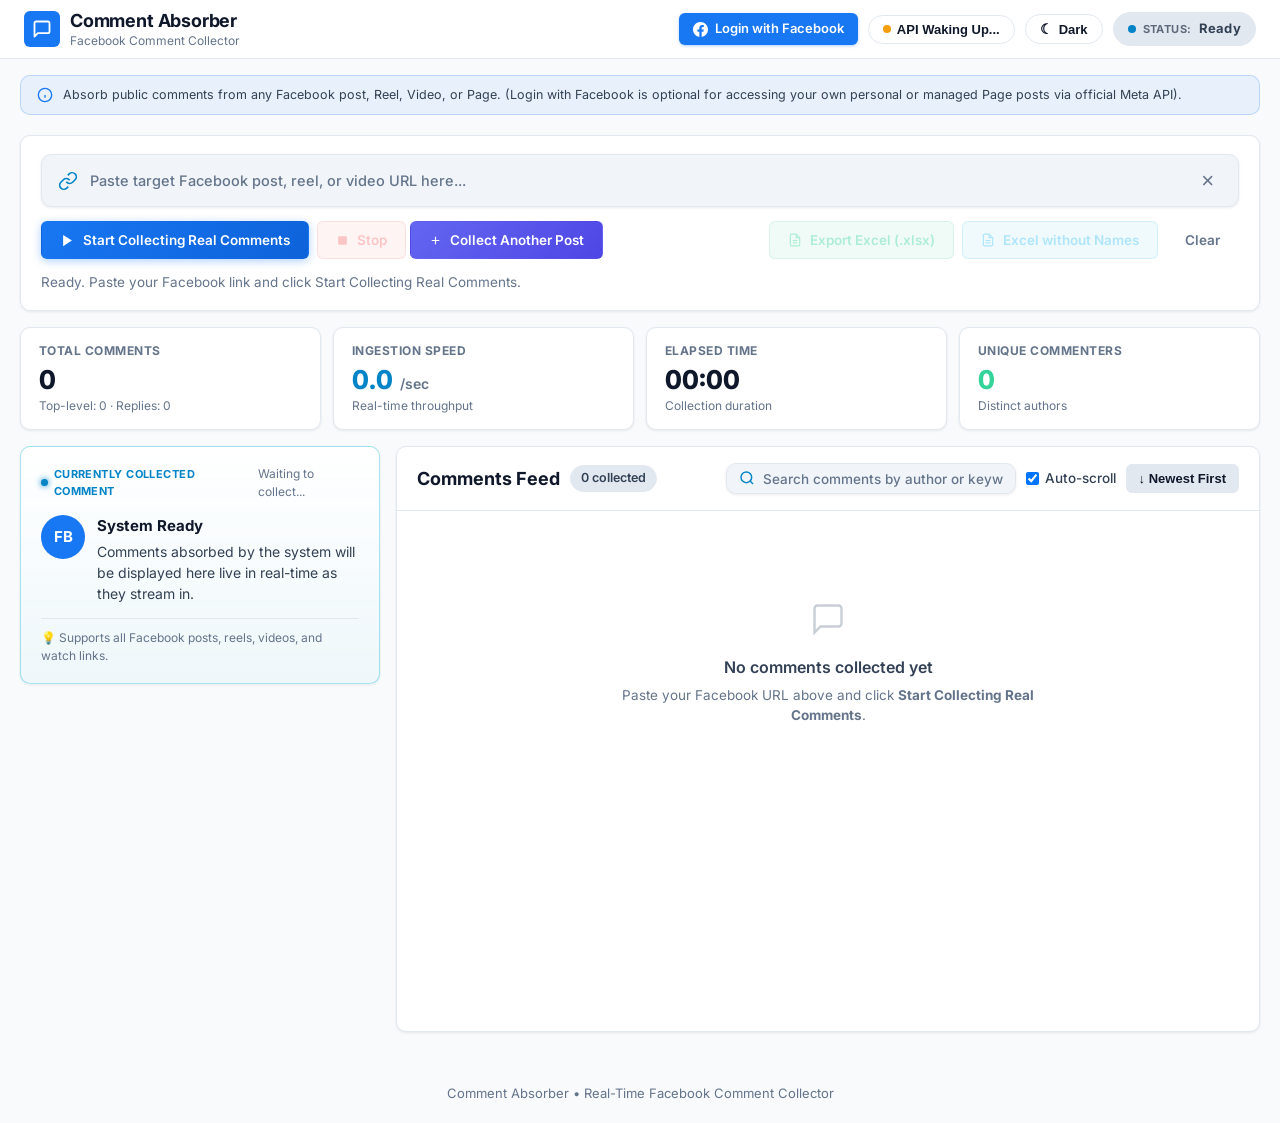
==== web/index.html @ 85e7fb08 "Guarantee permanent production backend fallback and handle cloud server cold starts resiliently" ====
<!DOCTYPE html>
<html lang="en">
<head>
  <meta charset="UTF-8" />
  <meta name="viewport" content="width=device-width, initial-scale=1.0, maximum-scale=1.0, user-scalable=no" />
  <title>Comment Absorber — Real-Time Facebook Comments</title>
  <meta name="description" content="Absorb, stream, and export Facebook post comments in real-time to Excel and CSV directly in your browser." />
  
  <!-- Clean Modern Typography -->
  <link rel="preconnect" href="https://fonts.googleapis.com" />
  <link rel="preconnect" href="https://fonts.gstatic.com" crossorigin />
  <link href="https://fonts.googleapis.com/css2?family=Inter:wght@400;500;600;700;800&display=swap" rel="stylesheet" />
  
  <style>
/* ==========================================================================
   Comment Absorber — 100% Pure Web Responsive UI System (Mobile & Desktop)
   ========================================================================== */

:root, [data-theme="dark"] {
  /* Dark Theme Palette (Default) */
  --bg-page: #0b0f19;
  --bg-card: #111827;
  --bg-card-hover: #162032;
  --bg-input: #131b2e;
  --bg-subtle: #1e293b;
  --bg-subtle-hover: #26354a;
  
  --border: #1e293b;
  --border-light: #2c3b52;
  --border-focus: #38bdf8;
  
  --text-primary: #ffffff;
  --text-secondary: #e2e8f0;
  --text-muted: #94a3b8;
  
  --header-bg: rgba(11, 15, 25, 0.96);
  --row-hover: rgba(255, 255, 255, 0.03);
  --row-latest: rgba(24, 119, 242, 0.12);
  --shadow-sm: 0 1px 3px rgba(0, 0, 0, 0.35);
  --shadow-md: 0 4px 14px rgba(0, 0, 0, 0.45);
  
  --blue: #1877f2;
  --blue-hover: #166fe5;
  --indigo: #4f46e5;
  --indigo-hover: #4338ca;
  --emerald: #10b981;
  --cyan: #06b6d4;
  --red: #ef4444;
  --red-hover: #dc2626;
  --amber: #f59e0b;
  
  --radius-sm: 6px;
  --radius-md: 10px;
  --radius-lg: 14px;
  --radius-full: 9999px;
  
  --transition: all 0.2s ease;
}

[data-theme="light"] {
  /* Crisp Modern Light Theme */
  --bg-page: #f8fafc;
  --bg-card: #ffffff;
  --bg-card-hover: #f1f5f9;
  --bg-input: #f1f5f9;
  --bg-subtle: #e2e8f0;
  --bg-subtle-hover: #cbd5e1;
  
  --border: #e2e8f0;
  --border-light: #cbd5e1;
  --border-focus: #1877f2;
  
  --text-primary: #0f172a;
  --text-secondary: #334155;
  --text-muted: #64748b;
  
  --header-bg: rgba(255, 255, 255, 0.97);
  --row-hover: rgba(0, 0, 0, 0.025);
  --row-latest: rgba(24, 119, 242, 0.08);
  --shadow-sm: 0 1px 3px rgba(0, 0, 0, 0.08);
  --shadow-md: 0 4px 14px rgba(0, 0, 0, 0.1);
  
  --blue: #1877f2;
  --blue-hover: #166fe5;
  --indigo: #4f46e5;
  --indigo-hover: #4338ca;
  --emerald: #10b981;
  --cyan: #0284c7;
  --red: #ef4444;
  --red-hover: #dc2626;
  --amber: #d97706;
  
  --radius-sm: 6px;
  --radius-md: 10px;
  --radius-lg: 14px;
  --radius-full: 9999px;
  
  --transition: all 0.2s ease;
}

/* Reset & Foundation */
*, *::before, *::after {
  box-sizing: border-box;
  margin: 0;
  padding: 0;
}

html, body {
  background-color: var(--bg-page);
  color: var(--text-primary);
  font-family: 'Inter', -apple-system, BlinkMacSystemFont, "Segoe UI", Roboto, sans-serif;
  min-height: 100vh;
  line-height: 1.5;
  -webkit-font-smoothing: antialiased;
  overflow-x: hidden;
}

/* Full-Width Responsive Header */
.app-header {
  width: 100%;
  border-bottom: 1px solid var(--border);
  background: var(--header-bg);
  backdrop-filter: blur(12px);
  position: sticky;
  top: 0;
  z-index: 100;
  padding: 10px 24px;
  transition: var(--transition);
}

.header-inner {
  width: 100%;
  max-width: 1400px;
  margin: 0 auto;
  display: flex;
  align-items: center;
  justify-content: space-between;
  gap: 12px;
}

.brand {
  display: flex;
  align-items: center;
  gap: 10px;
  min-width: 0;
}

.brand-logo {
  width: 36px;
  height: 36px;
  border-radius: var(--radius-sm);
  background: var(--blue);
  color: #fff;
  display: flex;
  align-items: center;
  justify-content: center;
  flex-shrink: 0;
}

.brand-name {
  font-size: 18px;
  font-weight: 700;
  letter-spacing: -0.01em;
  color: var(--text-primary);
  display: block;
  line-height: 1.2;
  white-space: nowrap;
}

.brand-sub {
  font-size: 12px;
  color: var(--text-muted);
  display: block;
  line-height: 1.3;
  margin-top: 1px;
  white-space: nowrap;
}

.header-status-group {
  display: flex;
  align-items: center;
  gap: 10px;
  flex-shrink: 0;
}

/* Theme Toggle Button */
.btn-theme-toggle {
  display: inline-flex;
  align-items: center;
  gap: 6px;
  padding: 6px 14px;
  border-radius: var(--radius-full);
  font-size: 13px;
  font-weight: 600;
  background: var(--bg-card);
  border: 1px solid var(--border);
  color: var(--text-primary);
  cursor: pointer;
  transition: var(--transition);
  user-select: none;
}
.btn-theme-toggle:hover {
  background: var(--bg-subtle);
  border-color: var(--border-focus);
}
.theme-icon {
  font-size: 14px;
}

/* Prominent Status Pill */
.status-pill {
  display: inline-flex;
  align-items: center;
  gap: 7px;
  padding: 6px 14px;
  border-radius: var(--radius-full);
  font-size: 13px;
  font-weight: 600;
  letter-spacing: 0.02em;
  border: 1px solid var(--border);
  background: var(--bg-card);
  color: var(--text-secondary);
  transition: var(--transition);
}

.status-dot {
  width: 8px;
  height: 8px;
  border-radius: 50%;
  background: var(--text-muted);
}

.status-title-prefix {
  font-size: 11px;
  font-weight: 700;
  opacity: 0.75;
  letter-spacing: 0.04em;
}

.status-label {
  font-weight: 700;
}

.status-pill.status-ready {
  background: var(--bg-subtle);
  border-color: var(--border);
  color: var(--text-secondary);
}
.status-pill.status-ready .status-dot {
  background: var(--cyan);
}

.status-pill.status-ongoing {
  background: rgba(24, 119, 242, 0.15);
  border-color: var(--blue);
  color: #38bdf8;
}
.status-pill.status-ongoing .status-dot {
  background: #38bdf8;
  box-shadow: 0 0 8px rgba(56, 189, 248, 0.8);
  animation: pulseDot 1.2s infinite;
}

.status-pill.status-done {
  background: rgba(16, 185, 129, 0.15);
  border-color: var(--emerald);
  color: #34d399;
}
.status-pill.status-done .status-dot {
  background: var(--emerald);
}

.status-pill.status-stopped {
  background: rgba(239, 68, 68, 0.15);
  border-color: var(--red);
  color: #f87171;
}

@keyframes pulseDot {
  0%, 100% { opacity: 1; transform: scale(1); }
  50% { opacity: 0.35; transform: scale(1.3); }
}

/* Dashboard Container */
.dashboard-container {
  width: 100%;
  max-width: 1400px;
  margin: 0 auto;
  padding: 16px 20px 36px;
  display: flex;
  flex-direction: column;
  gap: 16px;
}

/* Base Card Style */
.card {
  background: var(--bg-card);
  border: 1px solid var(--border);
  border-radius: var(--radius-md);
  padding: 18px 20px;
  box-shadow: var(--shadow-sm);
  transition: var(--transition);
}

/* Top Control Bar Card */
.control-bar-card {
  display: flex;
  flex-direction: column;
  gap: 14px;
}

.url-row {
  width: 100%;
}

.url-input-wrap {
  width: 100%;
  display: flex;
  align-items: center;
  background: var(--bg-input);
  border: 1.5px solid var(--border);
  border-radius: var(--radius-md);
  padding: 4px 16px;
  box-shadow: var(--shadow-sm);
  transition: var(--transition);
}

.url-input-wrap:focus-within {
  border-color: var(--border-focus);
  background: var(--bg-card);
  box-shadow: 0 0 0 3px rgba(56, 189, 248, 0.2);
}

.url-icon {
  color: var(--cyan);
  margin-right: 12px;
  flex-shrink: 0;
  width: 20px;
  height: 20px;
}

.url-input-wrap input {
  flex: 1;
  background: transparent;
  border: none;
  color: var(--text-primary);
  font-size: 15.5px;
  font-weight: 500;
  padding: 12px 0;
  outline: none;
  font-family: inherit;
  width: 100%;
}

.url-input-wrap input::placeholder {
  color: var(--text-muted);
  font-size: 14.5px;
}

.btn-clear {
  background: transparent;
  border: none;
  color: var(--text-muted);
  font-size: 22px;
  cursor: pointer;
  padding: 4px 8px;
  line-height: 1;
  transition: var(--transition);
}
.btn-clear:hover {
  color: var(--text-primary);
}

/* Controls Buttons Row */
.controls-row {
  display: flex;
  align-items: center;
  justify-content: space-between;
  flex-wrap: wrap;
  gap: 10px;
}

.btn-group-primary, .btn-group-secondary {
  display: flex;
  align-items: center;
  flex-wrap: wrap;
  gap: 8px;
}

.btn {
  display: inline-flex;
  align-items: center;
  justify-content: center;
  gap: 8px;
  padding: 10px 18px;
  font-size: 13.5px;
  font-weight: 600;
  border-radius: var(--radius-sm);
  cursor: pointer;
  border: 1px solid transparent;
  font-family: inherit;
  transition: var(--transition);
  text-decoration: none;
  white-space: nowrap;
}

.btn-primary {
  background: linear-gradient(135deg, #1877F2 0%, #0d62d9 100%);
  color: #ffffff;
  box-shadow: 0 2px 8px rgba(24, 119, 242, 0.35);
}
.btn-primary:hover:not(:disabled) {
  background: linear-gradient(135deg, #2583fd 0%, #166fe5 100%);
  transform: translateY(-1px);
  box-shadow: 0 4px 12px rgba(24, 119, 242, 0.45);
}

.btn-danger {
  background: rgba(239, 68, 68, 0.15);
  color: #f87171;
  border: 1px solid rgba(239, 68, 68, 0.3);
}
.btn-danger:hover:not(:disabled) {
  background: var(--red);
  color: #ffffff;
}

.btn-accent {
  background: linear-gradient(135deg, #6366f1 0%, #4f46e5 100%);
  color: #ffffff;
}
.btn-accent:hover:not(:disabled) {
  background: linear-gradient(135deg, #4f46e5 0%, #4338ca 100%);
  transform: translateY(-1px);
}

.btn-excel {
  background: rgba(16, 185, 129, 0.15);
  color: #34d399;
  border: 1px solid rgba(16, 185, 129, 0.3);
}
.btn-excel:hover:not(:disabled) {
  background: var(--emerald);
  color: #ffffff;
}

.btn-excel-alt {
  background: rgba(6, 182, 212, 0.15);
  color: #38bdf8;
  border: 1px solid rgba(6, 182, 212, 0.35);
}
.btn-excel-alt:hover:not(:disabled) {
  background: var(--cyan);
  color: #ffffff;
}

.btn-secondary {
  background: var(--bg-subtle);
  border: 1px solid var(--border);
  color: var(--text-primary);
}
.btn-secondary:hover:not(:disabled) {
  background: var(--bg-subtle-hover);
  border-color: var(--border-focus);
}

.btn-ghost {
  background: transparent;
  color: var(--text-muted);
}
.btn-ghost:hover:not(:disabled) {
  background: var(--bg-subtle);
  color: var(--text-primary);
}

.btn:disabled {
  opacity: 0.4;
  cursor: not-allowed;
  pointer-events: none;
}

.status-subtext {
  font-size: 13.5px;
  color: var(--text-muted);
  line-height: 1.4;
}

/* Metrics Row (4-Column Grid) */
.metrics-grid {
  display: grid;
  grid-template-columns: repeat(4, 1fr);
  gap: 12px;
}

.metric-card {
  background: var(--bg-card);
  border: 1px solid var(--border);
  border-radius: var(--radius-md);
  padding: 14px 18px;
  box-shadow: var(--shadow-sm);
  display: flex;
  flex-direction: column;
}

.metric-label {
  font-size: 12px;
  font-weight: 700;
  letter-spacing: 0.04em;
  color: var(--text-muted);
  text-transform: uppercase;
}

.metric-value {
  font-size: 26px;
  font-weight: 800;
  color: var(--text-primary);
  margin: 6px 0 2px;
  font-variant-numeric: tabular-nums;
  line-height: 1.1;
}

.metric-value.speed-color { color: var(--cyan); }
.metric-value.authors-color { color: #34d399; }

.metric-unit {
  font-size: 14px;
  font-weight: 600;
  color: var(--text-muted);
}

.metric-desc {
  font-size: 12px;
  color: var(--text-muted);
}

/* Main Dashboard Body Grid */
.dashboard-body-grid {
  display: grid;
  grid-template-columns: 360px 1fr;
  gap: 16px;
  align-items: start;
}

/* Spotlight Card (Currently Collected Comment) */
.spotlight-card {
  display: flex;
  flex-direction: column;
  gap: 14px;
  border: 1px solid rgba(6, 182, 212, 0.35);
  background: linear-gradient(180deg, var(--bg-card) 0%, rgba(6, 182, 212, 0.04) 100%);
  position: sticky;
  top: 72px;
}

.spotlight-header {
  display: flex;
  align-items: center;
  justify-content: space-between;
  gap: 8px;
}

.spotlight-badge {
  display: inline-flex;
  align-items: center;
  gap: 6px;
  font-size: 11px;
  font-weight: 700;
  color: var(--cyan);
  letter-spacing: 0.04em;
  text-transform: uppercase;
}

.spotlight-dot {
  width: 7px;
  height: 7px;
  border-radius: 50%;
  background: var(--cyan);
  box-shadow: 0 0 6px var(--cyan);
  animation: pulseDot 1.2s infinite;
}

.spotlight-time {
  font-size: 12px;
  color: var(--text-muted);
}

.spotlight-body {
  display: flex;
  align-items: flex-start;
  gap: 12px;
}

.spotlight-avatar {
  width: 44px;
  height: 44px;
  border-radius: 50%;
  background: var(--blue);
  color: #fff;
  font-size: 15px;
  font-weight: 700;
  display: flex;
  align-items: center;
  justify-content: center;
  flex-shrink: 0;
}

.spotlight-details {
  flex: 1;
  min-width: 0;
}

.spotlight-author {
  font-size: 15px;
  font-weight: 700;
  color: var(--text-primary);
  margin-bottom: 4px;
  word-break: break-word;
}

.spotlight-text {
  font-size: 14px;
  color: var(--text-secondary);
  line-height: 1.5;
  word-break: break-word;
  max-height: 180px;
  overflow-y: auto;
}

.spotlight-footer {
  padding-top: 10px;
  border-top: 1px solid var(--border);
  font-size: 12px;
  color: var(--text-muted);
}

/* Comments Feed Card */
.feed-card {
  display: flex;
  flex-direction: column;
  padding: 0;
  overflow: hidden;
}

.feed-header {
  padding: 16px 20px;
  border-bottom: 1px solid var(--border);
  display: flex;
  align-items: center;
  justify-content: space-between;
  flex-wrap: wrap;
  gap: 12px;
}

.feed-title-group {
  display: flex;
  align-items: center;
  gap: 10px;
}

.feed-title {
  font-size: 18px;
  font-weight: 700;
  color: var(--text-primary);
}

.feed-counter-pill {
  font-size: 12.5px;
  font-weight: 600;
  padding: 3px 10px;
  background: var(--bg-subtle);
  border: 1px solid var(--border);
  border-radius: var(--radius-full);
  color: var(--text-secondary);
}

.feed-controls {
  display: flex;
  align-items: center;
  gap: 10px;
  flex-wrap: wrap;
}

.feed-search-wrap {
  display: flex;
  align-items: center;
  background: var(--bg-input);
  border: 1.5px solid var(--border);
  border-radius: var(--radius-md);
  padding: 6px 12px;
  gap: 8px;
  color: var(--cyan);
  box-shadow: var(--shadow-sm);
  transition: var(--transition);
}

.feed-search-wrap:focus-within {
  border-color: var(--border-focus);
  background: var(--bg-card);
  box-shadow: 0 0 0 3px rgba(56, 189, 248, 0.2);
}

.feed-search-wrap svg {
  color: var(--cyan);
  flex-shrink: 0;
}

.feed-search-wrap input {
  background: transparent;
  border: none;
  color: var(--text-primary);
  font-size: 14px;
  font-weight: 500;
  outline: none;
  font-family: inherit;
  width: 240px;
}

.feed-search-wrap input::placeholder {
  color: var(--text-muted);
  font-size: 13.5px;
}

.feed-subcontrols {
  display: flex;
  align-items: center;
  gap: 10px;
}

.autoscroll-checkbox {
  display: inline-flex;
  align-items: center;
  gap: 6px;
  font-size: 13.5px;
  font-weight: 500;
  color: var(--text-secondary);
  cursor: pointer;
  user-select: none;
}

.btn-subtle {
  background: var(--bg-subtle);
  border: 1px solid var(--border);
  color: var(--text-primary);
  padding: 6px 12px;
  border-radius: var(--radius-sm);
  font-size: 13px;
  font-weight: 600;
  cursor: pointer;
  transition: var(--transition);
}
.btn-subtle:hover {
  background: var(--bg-subtle-hover);
  border-color: var(--border-focus);
}

/* Stream List Container */
.stream-container {
  height: calc(100vh - 380px);
  min-height: 420px;
  overflow-y: auto;
  position: relative;
  -webkit-overflow-scrolling: touch;
}

.stream-empty {
  text-align: center;
  padding: 90px 20px;
  color: var(--text-muted);
}

.empty-icon {
  margin-bottom: 12px;
  opacity: 0.35;
}

.empty-title {
  font-size: 16px;
  font-weight: 600;
  color: var(--text-secondary);
  margin-bottom: 6px;
}

.empty-desc {
  font-size: 13.5px;
  max-width: 440px;
  margin: 0 auto;
}

/* Stream List Rows */
.stream-list {
  display: flex;
  flex-direction: column;
}

.comment-row {
  display: flex;
  align-items: flex-start;
  gap: 14px;
  padding: 14px 20px;
  border-bottom: 1px solid var(--border);
  transition: background 0.12s ease;
}

.comment-row:hover {
  background: var(--row-hover);
}

.comment-row.is-latest {
  background: var(--row-latest);
}

.row-index {
  font-size: 13px;
  font-weight: 600;
  color: var(--text-muted);
  width: 32px;
  text-align: right;
  flex-shrink: 0;
  padding-top: 3px;
}

.row-avatar {
  width: 38px;
  height: 38px;
  border-radius: 50%;
  background: var(--blue);
  color: #fff;
  font-size: 13.5px;
  font-weight: 700;
  display: flex;
  align-items: center;
  justify-content: center;
  flex-shrink: 0;
}

.row-content {
  flex: 1;
  min-width: 0;
}

.row-header {
  display: flex;
  align-items: center;
  gap: 10px;
  margin-bottom: 4px;
}

.row-author {
  font-size: 15px;
  font-weight: 700;
  color: var(--text-primary);
}

.row-time {
  font-size: 12.5px;
  color: var(--text-muted);
}

.row-message {
  font-size: 14.5px;
  color: var(--text-secondary);
  line-height: 1.55;
  white-space: pre-wrap;
  word-break: break-word;
  overflow-wrap: anywhere;
}

/* Developer-Only Diagnostic Panel (Debug Mode) */
.developer-diagnostic {
  margin-top: 10px;
  padding: 10px 14px;
  background: rgba(15, 23, 42, 0.95);
  border: 1px solid rgba(59, 130, 246, 0.4);
  border-left: 3px solid #3b82f6;
  border-radius: var(--radius-sm);
  font-family: ui-monospace, SFMono-Regular, Menlo, Monaco, Consolas, "Liberation Mono", "Courier New", monospace;
  font-size: 11.5px;
  line-height: 1.5;
  color: #cbd5e1;
}

.diag-header {
  display: flex;
  align-items: center;
  justify-content: space-between;
  font-weight: 700;
  color: #60a5fa;
  margin-bottom: 6px;
  font-size: 11px;
  text-transform: uppercase;
  letter-spacing: 0.5px;
}

.diag-body {
  display: flex;
  flex-direction: column;
  gap: 4px;
}

.diag-row {
  display: flex;
  gap: 8px;
}

.diag-lbl {
  min-width: 155px;
  color: #94a3b8;
  font-weight: 600;
  flex-shrink: 0;
}

.diag-val {
  color: #f1f5f9;
  word-break: break-all;
}

.diag-badge-yes {
  padding: 1px 7px;
  border-radius: 4px;
  background: rgba(239, 68, 68, 0.2);
  color: #f87171;
  font-weight: 700;
  font-size: 10.5px;
}

.diag-badge-no {
  padding: 1px 7px;
  border-radius: 4px;
  background: rgba(16, 185, 129, 0.2);
  color: #34d399;
  font-weight: 700;
  font-size: 10.5px;
}

.badge-reply {
  font-size: 10.5px;
  padding: 1px 6px;
  border-radius: 4px;
  background: rgba(99, 102, 241, 0.15);
  color: #818cf8;
  border: 1px solid rgba(99, 102, 241, 0.3);
  font-weight: 600;
  margin-left: 6px;
}

.dev-debug-pill {
  display: inline-flex;
  align-items: center;
  gap: 4px;
  padding: 2px 8px;
  background: rgba(59, 130, 246, 0.2);
  border: 1px solid rgba(59, 130, 246, 0.5);
  color: #60a5fa;
  border-radius: 9999px;
  font-size: 11px;
  font-weight: 700;
  margin-left: 8px;
  vertical-align: middle;
}

/* Footer */
.app-footer {
  text-align: center;
  font-size: 13px;
  color: var(--text-muted);
  padding: 16px 18px calc(20px + env(safe-area-inset-bottom, 0px));
}

/* Toast Notifications */
.toast-container {
  position: fixed;
  bottom: 24px;
  right: 24px;
  z-index: 2000;
  display: flex;
  flex-direction: column;
  gap: 8px;
  max-width: calc(100vw - 48px);
}

.toast {
  background: var(--bg-card);
  border: 1px solid var(--border-light);
  color: var(--text-primary);
  padding: 10px 16px;
  border-radius: var(--radius-sm);
  font-size: 13px;
  box-shadow: var(--shadow-md);
  animation: slideToast 0.2s ease forwards;
  display: flex;
  align-items: center;
  gap: 8px;
}

.toast.success { border-left: 3px solid var(--emerald); }
.toast.error { border-left: 3px solid var(--red); }
.toast.info { border-left: 3px solid var(--blue); }

@keyframes slideToast {
  from { opacity: 0; transform: translateY(8px); }
  to { opacity: 1; transform: translateY(0); }
}

/* ==========================================================================
   Facebook Auth & Multi-User Header Styles
   ========================================================================== */
.auth-header-wrap {
  display: flex;
  align-items: center;
  gap: 8px;
}

.btn-fb-login {
  display: inline-flex;
  align-items: center;
  gap: 7px;
  background: #1877F2;
  color: #ffffff;
  padding: 6px 14px;
  border-radius: var(--radius-sm);
  font-size: 13px;
  font-weight: 600;
  text-decoration: none;
  border: none;
  cursor: pointer;
  transition: var(--transition);
  box-shadow: 0 1px 3px rgba(24, 119, 242, 0.35);
}

.btn-fb-login:hover {
  background: #166fe5;
  box-shadow: 0 2px 8px rgba(24, 119, 242, 0.5);
  transform: translateY(-1px);
}

.btn-fb-login svg {
  flex-shrink: 0;
}

.user-profile-badge {
  display: inline-flex;
  align-items: center;
  gap: 8px;
  background: var(--bg-input);
  border: 1px solid var(--border-light);
  padding: 4px 10px 4px 6px;
  border-radius: var(--radius-full);
}

.user-avatar {
  width: 26px;
  height: 26px;
  border-radius: 50%;
  object-fit: cover;
  background: var(--blue);
}

.user-name {
  font-size: 13px;
  font-weight: 600;
  color: var(--text-primary);
  max-width: 140px;
  overflow: hidden;
  text-overflow: ellipsis;
  white-space: nowrap;
}

.btn-logout {
  background: transparent;
  border: none;
  color: var(--text-muted);
  font-size: 11.5px;
  font-weight: 600;
  cursor: pointer;
  padding: 2px 6px;
  border-radius: var(--radius-sm);
  transition: var(--transition);
}

.btn-logout:hover {
  color: var(--red);
  background: rgba(239, 68, 68, 0.1);
}

/* Meta API Permission Notice Card */
.meta-notice-card {
  display: flex;
  align-items: center;
  gap: 10px;
  padding: 10px 16px;
  background: rgba(24, 119, 242, 0.07);
  border: 1px solid rgba(24, 119, 242, 0.22);
  border-radius: var(--radius-md);
  font-size: 12.5px;
  color: var(--text-secondary);
  line-height: 1.45;
  margin-bottom: 4px;
}

.meta-notice-card svg {
  color: var(--blue);
  flex-shrink: 0;
}

/* Login Prompt Card (When unauthenticated) */
.login-prompt-card {
  display: flex;
  align-items: center;
  justify-content: space-between;
  gap: 16px;
  background: linear-gradient(135deg, rgba(24, 119, 242, 0.12) 0%, rgba(79, 70, 229, 0.08) 100%);
  border: 1.5px solid rgba(24, 119, 242, 0.35);
  border-radius: var(--radius-md);
  padding: 16px 20px;
  margin-top: 6px;
}

.login-prompt-content {
  display: flex;
  align-items: center;
  gap: 14px;
}

.login-prompt-icon {
  width: 44px;
  height: 44px;
  border-radius: 50%;
  background: #1877F2;
  color: #fff;
  display: flex;
  align-items: center;
  justify-content: center;
  flex-shrink: 0;
  box-shadow: 0 4px 12px rgba(24, 119, 242, 0.4);
}

.login-prompt-title {
  font-size: 15px;
  font-weight: 700;
  color: var(--text-primary);
  margin: 0 0 3px;
}

.login-prompt-desc {
  font-size: 13px;
  color: var(--text-secondary);
  margin: 0;
}

.btn-facebook-lg {
  display: inline-flex;
  align-items: center;
  gap: 8px;
  background: #1877F2;
  color: #ffffff;
  padding: 10px 20px;
  border-radius: var(--radius-md);
  font-size: 14px;
  font-weight: 700;
  text-decoration: none;
  white-space: nowrap;
  box-shadow: 0 4px 14px rgba(24, 119, 242, 0.4);
  transition: var(--transition);
}

.btn-facebook-lg:hover {
  background: #166fe5;
  transform: translateY(-1px);
}

/* ==========================================================================
   Engine Status & Remote Mobile Modal Styles
   ========================================================================== */
.engine-status-dot {
  width: 8px;
  height: 8px;
  border-radius: 50%;
  background: #94a3b8;
  display: inline-block;
  transition: var(--transition);
}

.engine-status-dot.connected {
  background: var(--emerald);
  box-shadow: 0 0 6px var(--emerald);
}

.modal-overlay {
  position: fixed;
  inset: 0;
  background: rgba(0, 0, 0, 0.72);
  backdrop-filter: blur(8px);
  -webkit-backdrop-filter: blur(8px);
  z-index: 9999;
  display: flex;
  align-items: center;
  justify-content: center;
  padding: 16px;
  animation: fadeIn 0.2s ease-out;
}

.modal-card {
  background: var(--bg-card);
  border: 1px solid var(--border-light);
  border-radius: var(--radius-lg);
  box-shadow: var(--shadow-xl);
  width: 100%;
  max-width: 520px;
  overflow: hidden;
  animation: scaleUp 0.25s cubic-bezier(0.16, 1, 0.3, 1);
}

@keyframes scaleUp {
  from { opacity: 0; transform: scale(0.95); }
  to { opacity: 1; transform: scale(1); }
}

@keyframes fadeIn {
  from { opacity: 0; }
  to { opacity: 1; }
}

.modal-header {
  display: flex;
  align-items: center;
  justify-content: space-between;
  padding: 16px 20px;
  border-bottom: 1px solid var(--border);
}

.modal-title {
  display: flex;
  align-items: center;
  gap: 10px;
  font-size: 16px;
  font-weight: 700;
  color: var(--text-primary);
}

.modal-title svg {
  color: var(--blue);
}

.btn-modal-close {
  background: transparent;
  border: none;
  color: var(--text-muted);
  font-size: 24px;
  cursor: pointer;
  line-height: 1;
  padding: 4px 8px;
  border-radius: var(--radius-sm);
  transition: var(--transition);
}

.btn-modal-close:hover {
  color: var(--text-primary);
  background: var(--bg-subtle);
}

.modal-body {
  padding: 20px;
  display: flex;
  flex-direction: column;
  gap: 15px;
}

.engine-status-box {
  background: var(--bg-subtle);
  border: 1px solid var(--border);
  border-radius: var(--radius-md);
  padding: 12px 14px;
}

.engine-indicator-row {
  display: flex;
  align-items: center;
  justify-content: space-between;
  flex-wrap: wrap;
  gap: 10px;
}

.engine-badge {
  display: inline-flex;
  align-items: center;
  gap: 6px;
  font-size: 12.5px;
  font-weight: 700;
  padding: 4px 10px;
  border-radius: 9999px;
  background: rgba(148, 163, 184, 0.2);
  color: var(--text-muted);
}

.engine-badge.connected {
  background: rgba(16, 185, 129, 0.15);
  color: var(--emerald);
}

.engine-target-url {
  font-size: 12px;
  font-family: monospace;
  color: var(--text-secondary);
  word-break: break-all;
}

.remote-info-card {
  background: var(--bg-surface);
  border: 1px solid var(--border);
  border-radius: var(--radius-md);
  padding: 14px 16px;
  display: flex;
  flex-direction: column;
  gap: 8px;
}

.remote-card-title {
  font-size: 13.5px;
  font-weight: 700;
  color: var(--cyan);
}

.remote-card-p {
  font-size: 12.5px;
  color: var(--text-secondary);
  margin: 0;
  line-height: 1.45;
}

.remote-link-row {
  display: flex;
  align-items: center;
  gap: 8px;
  font-size: 12.5px;
  flex-wrap: wrap;
}

.remote-link-label {
  font-weight: 600;
  color: var(--text-muted);
  min-width: 90px;
}

.remote-url-link {
  color: var(--blue);
  text-decoration: underline;
  word-break: break-all;
  font-family: monospace;
  font-size: 12px;
}

.remote-url-link:hover {
  color: var(--cyan);
}

.custom-engine-wrap {
  display: flex;
  flex-direction: column;
  gap: 8px;
}

.custom-engine-label {
  font-size: 12.5px;
  font-weight: 600;
  color: var(--text-secondary);
}

.engine-input-row {
  display: flex;
  gap: 8px;
}

.engine-input-row input {
  flex: 1;
  background: var(--bg-surface);
  border: 1px solid var(--border);
  border-radius: var(--radius-sm);
  color: var(--text-primary);
  padding: 8px 12px;
  font-size: 13px;
  font-family: monospace;
  outline: none;
  transition: var(--transition);
}

.engine-input-row input:focus {
  border-color: var(--blue);
}

.modal-footer {
  display: flex;
  justify-content: flex-end;
  padding: 12px 20px;
  border-top: 1px solid var(--border);
  background: var(--bg-subtle);
}

/* ==========================================================================
   Mobile Responsiveness Engine — Optimized for All Phones & Tablets
   ========================================================================== */

@media (max-width: 991px) {
  .dashboard-container {
    padding: 12px 14px 30px;
    gap: 12px;
  }

  .dashboard-body-grid {
    grid-template-columns: 1fr;
    gap: 12px;
  }

  .spotlight-card {
    position: static;
  }

  .stream-container {
    height: 52vh;
    min-height: 320px;
  }
}

@media (max-width: 768px) {
  .app-header {
    padding: 8px 12px;
  }

  .header-inner {
    gap: 8px;
  }

  .brand-logo {
    width: 32px;
    height: 32px;
  }
  .brand-logo svg {
    width: 17px;
    height: 17px;
  }

  .brand-name {
    font-size: 15.5px;
  }

  .brand-sub {
    font-size: 11px;
  }

  .btn-theme-toggle {
    padding: 5px 10px;
    font-size: 12px;
  }

  .status-pill {
    padding: 5px 10px;
    font-size: 12px;
  }

  .control-bar-card {
    padding: 12px 12px;
    gap: 10px;
  }

  .url-input-wrap {
    padding: 2px 10px;
  }

  .url-input-wrap input {
    font-size: 16px; /* Prevents unwanted iOS Safari viewport auto-zoom */
    padding: 10px 0;
  }

  .controls-row {
    flex-direction: column;
    align-items: stretch;
    gap: 8px;
  }

  .btn-group-primary {
    width: 100%;
    flex-direction: column;
    gap: 8px;
  }

  #btn-start {
    width: 100%;
    min-height: 46px;
    font-size: 14.5px;
    font-weight: 700;
  }

  .primary-action-subrow {
    display: grid;
    grid-template-columns: 1fr 1fr;
    gap: 8px;
    width: 100%;
  }

  .btn-group-secondary {
    display: grid;
    grid-template-columns: 1fr 1fr;
    gap: 8px;
    width: 100%;
  }

  .btn-group-secondary .btn {
    width: 100%;
    padding: 9px 8px;
    font-size: 12.5px;
    min-height: 40px;
  }

  #btn-clear {
    grid-column: span 2;
  }

  .metrics-grid {
    grid-template-columns: 1fr 1fr;
    gap: 8px;
  }

  .metric-card {
    padding: 10px 12px;
  }

  .metric-label {
    font-size: 11px;
  }

  .metric-value {
    font-size: 21px;
    margin: 4px 0 2px;
  }

  .metric-desc {
    font-size: 11px;
  }

  .feed-header {
    padding: 12px 14px;
    flex-direction: column;
    align-items: stretch;
    gap: 8px;
  }

  .feed-controls {
    flex-direction: column;
    align-items: stretch;
    gap: 8px;
    width: 100%;
  }

  .feed-search-wrap {
    width: 100%;
  }

  .feed-search-wrap input {
    width: 100%;
    font-size: 14px;
  }

  .feed-subcontrols {
    display: flex;
    align-items: center;
    justify-content: space-between;
    width: 100%;
  }

  .comment-row {
    padding: 11px 12px;
    gap: 10px;
  }

  .row-index {
    font-size: 12px;
    width: 24px;
  }

  .row-avatar {
    width: 32px;
    height: 32px;
    font-size: 12px;
  }

  .row-author {
    font-size: 14px;
  }

  .row-time {
    font-size: 11.5px;
  }

  .row-message {
    font-size: 13.5px;
    line-height: 1.45;
  }
}

@media (max-width: 480px) {
  .brand-sub {
    display: none; /* Keep header compact on ultra-small screens */
  }

  .status-title-prefix {
    display: none;
  }
}

</style>
</head>
<body>

  <!-- Full-Width Responsive Header -->
  <header class="app-header">
    <div class="header-inner">
      <div class="brand">
        <div class="brand-logo">
          <svg width="20" height="20" viewBox="0 0 24 24" fill="none" stroke="currentColor" stroke-width="2.2" stroke-linecap="round" stroke-linejoin="round">
            <path d="M21 15a2 2 0 0 1-2 2H7l-4 4V5a2 2 0 0 1 2-2h14a2 2 0 0 1 2 2z"></path>
          </svg>
        </div>
        <div>
          <span class="brand-name">Comment Absorber</span>
          <span class="brand-sub">Facebook Comment Collector</span>
          <span id="dev-debug-indicator" class="dev-debug-pill" style="display: none;">🛠️ DEBUG MODE (Ctrl+Shift+D)</span>
        </div>
      </div>

      <div class="header-status-group">
        <!-- Facebook Login / User Profile -->
        <div id="auth-header-container" class="auth-header-wrap">
          <a href="/auth/facebook/login" id="btn-login-fb" class="btn-fb-login" title="Log in with your Facebook account">
            <svg width="15" height="15" viewBox="0 0 24 24" fill="currentColor">
              <path d="M24 12.073c0-6.627-5.373-12-12-12s-12 5.373-12 12c0 5.99 4.388 10.954 10.125 11.854v-8.385H7.078v-3.47h3.047V9.43c0-3.007 1.792-4.669 4.533-4.669 1.312 0 2.686.235 2.686.235v2.953H15.83c-1.491 0-1.956.925-1.956 1.874v2.25h3.328l-.532 3.47h-2.796v8.385C19.612 23.027 24 18.062 24 12.073z"/>
            </svg>
            <span>Login with Facebook</span>
          </a>
          <div id="user-profile-badge" class="user-profile-badge" style="display: none;">
            <img id="user-avatar-img" class="user-avatar" src="" alt="Avatar" />
            <span id="user-name-text" class="user-name">Facebook User</span>
            <button type="button" id="btn-logout" class="btn-logout" title="Log out">Logout</button>
          </div>
        </div>

        <!-- Connection Diagnostics / Settings Toggle -->
        <button type="button" id="btn-engine-modal" class="btn-theme-toggle" title="Diagnostics & Server Status">
          <span class="engine-status-dot connected" id="engine-dot"></span>
          <span id="engine-btn-text">API Online</span>
        </button>

        <!-- Theme Toggle Button (Light / Dark) -->
        <button type="button" id="theme-toggle-btn" class="btn-theme-toggle" title="Switch Theme (Light / Dark)">
          <span class="theme-icon" id="theme-icon">&#9728;</span>
          <span id="theme-text">Light</span>
        </button>

        <!-- Prominent Collection Status Indicator -->
        <div id="live-indicator" class="status-pill status-ready" title="Current collection state">
          <span class="status-dot"></span>
          <span class="status-title-prefix">STATUS:</span>
          <span id="live-status-text" class="status-label">Ready</span>
        </div>
      </div>
    </div>
  </header>

  <!-- Full-Width Responsive Dashboard Container -->
  <main class="dashboard-container">

    <!-- Public & Meta API Notice Banner -->
    <div class="meta-notice-card">
      <svg width="16" height="16" viewBox="0 0 24 24" fill="none" stroke="currentColor" stroke-width="2">
        <circle cx="12" cy="12" r="10"></circle>
        <line x1="12" y1="16" x2="12" y2="12"></line>
        <line x1="12" y1="8" x2="12.01" y2="8"></line>
      </svg>
      <span>Absorb public comments from any Facebook post, Reel, Video, or Page. (Login with Facebook is optional for accessing your own personal or managed Page posts via official Meta API).</span>
    </div>

    <!-- Login Required Banner (Shown if user is unauthenticated) -->
    <div id="login-required-banner" class="login-prompt-card" style="display: none;">
      <div class="login-prompt-content">
        <div class="login-prompt-icon">
          <svg width="22" height="22" viewBox="0 0 24 24" fill="currentColor">
            <path d="M24 12.073c0-6.627-5.373-12-12-12s-12 5.373-12 12c0 5.99 4.388 10.954 10.125 11.854v-8.385H7.078v-3.47h3.047V9.43c0-3.007 1.792-4.669 4.533-4.669 1.312 0 2.686.235 2.686.235v2.953H15.83c-1.491 0-1.956.925-1.956 1.874v2.25h3.328l-.532 3.47h-2.796v8.385C19.612 23.027 24 18.062 24 12.073z"/>
          </svg>
        </div>
        <div>
          <h4 class="login-prompt-title">Facebook Login Required</h4>
          <p class="login-prompt-desc">Log in with your own Facebook account to start absorbing comments from posts you have permission to access.</p>
        </div>
      </div>
      <a href="/auth/facebook/login" id="btn-login-prompt" class="btn btn-facebook-lg">
        <span>Login with Facebook</span>
      </a>
    </div>

    <!-- Top Control Bar Card -->
    <section class="card control-bar-card">
      <div class="url-row">
        <div class="url-input-wrap">
          <svg class="url-icon" width="18" height="18" viewBox="0 0 24 24" fill="none" stroke="currentColor" stroke-width="2">
            <path d="M10 13a5 5 0 0 0 7.54.54l3-3a5 5 0 0 0-7.07-7.07l-1.72 1.71"></path>
            <path d="M14 11a5 5 0 0 0-7.54-.54l-3 3a5 5 0 0 0 7.07 7.07l1.71-1.71"></path>
          </svg>
          <input 
            type="url" 
            id="post-url" 
            placeholder="Paste target Facebook post, reel, or video URL here..." 
            value=""
            autocomplete="off"
            spellcheck="false"
          />
          <button type="button" id="clear-url-btn" class="btn-clear" title="Clear URL">&times;</button>
        </div>
      </div>

      <!-- Action Buttons Row -->
      <div class="controls-row">
        <div class="btn-group-primary">
          <button type="button" id="btn-start" class="btn btn-primary" title="Start collecting comments from URL">
            <svg width="15" height="15" viewBox="0 0 24 24" fill="currentColor"><polygon points="5 3 19 12 5 21 5 3"></polygon></svg>
            <span>Start Collecting Real Comments</span>
          </button>

          <div class="primary-action-subrow">
            <button type="button" id="btn-stop" class="btn btn-danger" disabled title="Stop collecting">
              <svg width="13" height="13" viewBox="0 0 24 24" fill="currentColor"><rect x="4" y="4" width="16" height="16" rx="2"></rect></svg>
              <span>Stop</span>
            </button>

            <button type="button" id="btn-collect-another" class="btn btn-accent" title="Clear and paste another link">
              <svg width="13" height="13" viewBox="0 0 24 24" fill="none" stroke="currentColor" stroke-width="2.2"><path d="M12 5v14M5 12h14"></path></svg>
              <span>Collect Another Post</span>
            </button>
          </div>
        </div>

        <div class="btn-group-secondary">
          <button type="button" id="btn-export-excel" class="btn btn-excel" disabled title="Export as Excel spreadsheet with commenter names">
            <svg width="14" height="14" viewBox="0 0 24 24" fill="none" stroke="currentColor" stroke-width="2"><path d="M14 2H6a2 2 0 0 0-2 2v16a2 2 0 0 0 2 2h12a2 2 0 0 0 2-2V8z"></path><polyline points="14 2 14 8 20 8"></polyline><line x1="8" y1="13" x2="16" y2="13"></line><line x1="8" y1="17" x2="16" y2="17"></line></svg>
            <span>Export Excel (.xlsx)</span>
          </button>

          <button type="button" id="btn-export-excel-no-names" class="btn btn-excel-alt" disabled title="Export as Excel spreadsheet without commenter names">
            <svg width="14" height="14" viewBox="0 0 24 24" fill="none" stroke="currentColor" stroke-width="2"><path d="M14 2H6a2 2 0 0 0-2 2v16a2 2 0 0 0 2 2h12a2 2 0 0 0 2-2V8z"></path><polyline points="14 2 14 8 20 8"></polyline><line x1="8" y1="13" x2="16" y2="13"></line><line x1="8" y1="17" x2="16" y2="17"></line></svg>
            <span>Excel without Names</span>
          </button>

          <button type="button" id="btn-clear" class="btn btn-ghost" title="Clear feed">
            <span>Clear</span>
          </button>
        </div>
      </div>

      <!-- Clean Status Message Subtext -->
      <div class="status-subtext" id="status-message">
        Ready. Paste your Facebook link and click Start Collecting Real Comments.
      </div>
    </section>

    <!-- Metrics Row (4-Column Grid) -->
    <section class="metrics-grid">
      <div class="metric-card">
        <div class="metric-label">TOTAL COMMENTS</div>
        <div class="metric-value" id="kpi-total">0</div>
        <div class="metric-desc" id="kpi-breakdown">Top-level: 0 · Replies: 0</div>
      </div>

      <div class="metric-card">
        <div class="metric-label">INGESTION SPEED</div>
        <div class="metric-value speed-color" id="kpi-speed">0.0 <span class="metric-unit">/sec</span></div>
        <div class="metric-desc">Real-time throughput</div>
      </div>

      <div class="metric-card">
        <div class="metric-label">ELAPSED TIME</div>
        <div class="metric-value" id="kpi-time">00:00</div>
        <div class="metric-desc">Collection duration</div>
      </div>

      <div class="metric-card">
        <div class="metric-label">UNIQUE COMMENTERS</div>
        <div class="metric-value authors-color" id="kpi-unique">0</div>
        <div class="metric-desc">Distinct authors</div>
      </div>
    </section>

    <!-- Main Dashboard Split Layout -->
    <section class="dashboard-body-grid">
      
      <!-- Left Column: Spotlight Card (Currently Collected Comment) -->
      <aside class="card spotlight-card" id="spotlight-section">
        <div class="spotlight-header">
          <div class="spotlight-badge">
            <span class="spotlight-dot"></span>
            <span>CURRENTLY COLLECTED COMMENT</span>
          </div>
          <span class="spotlight-time" id="spotlight-time">Waiting to collect...</span>
        </div>

        <div class="spotlight-body" id="spotlight-body">
          <div class="spotlight-avatar" id="spotlight-avatar">FB</div>
          <div class="spotlight-details">
            <div class="spotlight-author" id="spotlight-author">System Ready</div>
            <div class="spotlight-text" id="spotlight-text">
              Comments absorbed by the system will be displayed here live in real-time as they stream in.
            </div>
          </div>
        </div>

        <div class="spotlight-footer">
          <span class="spotlight-tip">&#128161; Supports all Facebook posts, reels, videos, and watch links.</span>
        </div>
      </aside>

      <!-- Right Column: Comments Feed Card -->
      <section class="card feed-card">
        <div class="feed-header">
          <div class="feed-title-group">
            <h2 class="feed-title">Comments Feed</h2>
            <span class="feed-counter-pill"><span id="feed-counter">0</span> collected</span>
          </div>

          <div class="feed-controls">
            <div class="feed-search-wrap">
              <svg width="16" height="16" viewBox="0 0 24 24" fill="none" stroke="currentColor" stroke-width="2.2">
                <circle cx="11" cy="11" r="8"></circle>
                <line x1="21" y1="21" x2="16.65" y2="16.65"></line>
              </svg>
              <input type="text" id="feed-search" placeholder="Search comments by author or keyword..." />
            </div>

            <div class="feed-subcontrols">
              <label class="autoscroll-checkbox" title="Automatically keep newest comment in view">
                <input type="checkbox" id="autoscroll-toggle" checked />
                <span>Auto-scroll</span>
              </label>

              <button type="button" class="btn-subtle" id="sort-toggle-btn" title="Toggle sort order">
                <span id="sort-label">&#8595; Newest First</span>
              </button>
            </div>
          </div>
        </div>

        <!-- Scrollable Comments Stream Container -->
        <div class="stream-container" id="stream-container">
          <div class="stream-empty" id="stream-empty">
            <div class="empty-icon">
              <svg width="36" height="36" viewBox="0 0 24 24" fill="none" stroke="currentColor" stroke-width="1.6">
                <path d="M21 15a2 2 0 0 1-2 2H7l-4 4V5a2 2 0 0 1 2-2h14a2 2 0 0 1 2 2z"></path>
              </svg>
            </div>
            <div class="empty-title">No comments collected yet</div>
            <div class="empty-desc">Paste your Facebook URL above and click <strong>Start Collecting Real Comments</strong>.</div>
          </div>

          <!-- Dynamic Comments List -->
          <div class="stream-list" id="stream-list"></div>
        </div>
      </section>

    </section>

  </main>

  <footer class="app-footer">
    <div>Comment Absorber &bull; Real-Time Facebook Comment Collector</div>
  </footer>

  <!-- Diagnostics & Connection Modal -->
  <div id="engine-modal" class="modal-overlay" style="display: none;">
    <div class="modal-card">
      <div class="modal-header">
        <div class="modal-title">
          <svg width="20" height="20" viewBox="0 0 24 24" fill="none" stroke="currentColor" stroke-width="2.2">
            <path d="M18 10h-1.26A8 8 0 1 0 9 20h9a5 5 0 0 0 0-10z"></path>
          </svg>
          <span>Diagnostics &amp; System Status</span>
        </div>
        <button type="button" id="btn-close-engine-modal" class="btn-modal-close" title="Close">&times;</button>
      </div>
      <div class="modal-body">
        
        <!-- Status Summary Cards -->
        <div style="display: grid; grid-template-columns: 1fr 1fr; gap: 10px; margin-bottom: 16px;">
          <div style="background: var(--bg-input); border: 1px solid var(--border); border-radius: var(--radius-sm); padding: 12px;">
            <div style="font-size: 11px; font-weight: 700; text-transform: uppercase; color: var(--text-muted); margin-bottom: 4px;">Backend Service</div>
            <div style="display: flex; align-items: center; gap: 6px;">
              <span id="backend-status-dot" style="width: 8px; height: 8px; border-radius: 50%; background: #94a3b8; display: inline-block;"></span>
              <span id="backend-status-text" style="font-size: 13px; font-weight: 700;">Checking...</span>
            </div>
            <div id="backend-status-url" style="font-size: 11px; color: var(--text-muted); margin-top: 4px; overflow: hidden; text-overflow: ellipsis; white-space: nowrap;">-</div>
          </div>

          <div style="background: var(--bg-input); border: 1px solid var(--border); border-radius: var(--radius-sm); padding: 12px;">
            <div style="font-size: 11px; font-weight: 700; text-transform: uppercase; color: var(--text-muted); margin-bottom: 4px;">Meta Graph API</div>
            <div style="display: flex; align-items: center; gap: 6px;">
              <span id="meta-status-dot" style="width: 8px; height: 8px; border-radius: 50%; background: #94a3b8; display: inline-block;"></span>
              <span id="meta-status-text" style="font-size: 13px; font-weight: 700;">Checking...</span>
            </div>
            <div id="meta-status-detail" style="font-size: 11px; color: var(--text-muted); margin-top: 4px;">v21.0 Official</div>
          </div>
        </div>

        <!-- Current User Authentication Card -->
        <div style="background: var(--bg-input); border: 1px solid var(--border); border-radius: var(--radius-sm); padding: 12px; margin-bottom: 16px;">
          <div style="font-size: 11px; font-weight: 700; text-transform: uppercase; color: var(--text-muted); margin-bottom: 4px;">Current Authenticated Account</div>
          <div id="diag-user-status" style="font-size: 13px; color: var(--text-secondary); margin-top: 2px;">
            Not logged in. Click <strong>Login with Facebook</strong> to authorize your account.
          </div>
        </div>

        <!-- Deployed Cloud Backend URL (For GitHub Pages visitors) -->
        <div class="custom-engine-wrap" style="margin-bottom: 16px;">
          <label class="custom-engine-label" for="input-custom-engine">Deployed Backend Service URL:</label>
          <p class="remote-card-p" style="margin-bottom: 8px;">If using GitHub Pages, enter your deployed HTTPS backend URL (e.g., from Render.com or Railway):</p>
          <div class="engine-input-row">
            <input type="url" id="input-custom-engine" placeholder="https://fb-comment-absorber.onrender.com" spellcheck="false" autocomplete="off" />
            <button type="button" id="btn-save-engine" class="btn btn-primary" style="padding: 8px 16px; font-size: 13px;">Save &amp; Connect</button>
          </div>
        </div>

        <!-- Optional Simulator Mode (Separate at bottom) -->
        <div style="padding: 10px 14px; background: rgba(59, 130, 246, 0.06); border: 1px dashed rgba(59, 130, 246, 0.25); border-radius: var(--radius-sm); display: flex; align-items: center; justify-content: space-between; gap: 12px;">
          <div>
            <div style="font-size: 12.5px; font-weight: 600;">Optional Simulator / Demo Mode</div>
            <div style="font-size: 11px; color: var(--text-muted);">Test streaming UI and Excel export without contacting Meta API.</div>
          </div>
          <button type="button" id="btn-run-simulator" class="btn btn-ghost" style="padding: 6px 12px; font-size: 12px; border: 1px solid var(--border);">Run Simulator</button>
        </div>

      </div>
      <div class="modal-footer">
        <button type="button" id="btn-dismiss-engine-modal" class="btn btn-ghost" style="padding: 6px 14px; font-size: 13px;">Close</button>
      </div>
    </div>
  </div>

  <!-- Toast Notification Container -->
  <div id="toast-container" class="toast-container"></div>

  <!-- Client Application Logic -->
  <script>
/**
 * Comment Absorber — Real-Time Web Application Engine
 * 100% Browser-Native & Serverless Compatible
 */

(function () {
  'use strict';

  const isLocalhost = window.location.hostname === 'localhost' || window.location.hostname === '127.0.0.1';
  const API_BASE = isLocalhost ? window.location.origin : '';

  function getClientSessionId() {
    let sid = localStorage.getItem('comment_absorber_client_session');
    if (!sid || sid.length < 8) {
      sid = 'client_' + Math.random().toString(36).substring(2, 12) + '_' + Date.now().toString(36);
      localStorage.setItem('comment_absorber_client_session', sid);
    }
    return sid;
  }

  function apiFetch(url, options = {}) {
    const sid = getClientSessionId();
    const opts = { ...options };
    opts.headers = {
      ...(opts.headers || {}),
      'X-Session-ID': sid
    };
    opts.credentials = 'include';
    return fetch(url, opts);
  }

  // --- State ---
  const state = {
    comments: [],
    sortOrder: 'newest',
    soundEnabled: true,
    autoScroll: true,
    isCollecting: false,
    searchQuery: '',
    eventSource: null,
    audioCtx: null,
    collectInterval: null,
    currentStatus: 'IDLE',
    pollTimer: null,
    currentBaseUrl: null,
    isAuthenticated: false,
    user: null,
    debugMode: new URLSearchParams(window.location.search).has('debug') || (localStorage.getItem('absorber_debug_mode') === 'true'),
  };

  // --- DOM Elements ---
  const el = {
    postUrl: document.getElementById('post-url'),
    clearUrlBtn: document.getElementById('clear-url-btn'),
    devDebugIndicator: document.getElementById('dev-debug-indicator'),
    
    // Facebook Auth Elements
    btnLoginFb: document.getElementById('btn-login-fb'),
    userProfileBadge: document.getElementById('user-profile-badge'),
    userAvatarImg: document.getElementById('user-avatar-img'),
    userNameText: document.getElementById('user-name-text'),
    btnLogout: document.getElementById('btn-logout'),
    loginRequiredBanner: document.getElementById('login-required-banner'),
    btnLoginPrompt: document.getElementById('btn-login-prompt'),
    diagUserStatus: document.getElementById('diag-user-status'),

    // Theme Toggle
    themeToggleBtn: document.getElementById('theme-toggle-btn'),
    themeIcon: document.getElementById('theme-icon'),
    themeText: document.getElementById('theme-text'),

    // Actions
    btnStart: document.getElementById('btn-start'),
    btnStop: document.getElementById('btn-stop'),
    btnCollectAnother: document.getElementById('btn-collect-another'),
    btnExportExcel: document.getElementById('btn-export-excel'),
    btnExportExcelNoNames: document.getElementById('btn-export-excel-no-names'),
    btnClear: document.getElementById('btn-clear'),
    
    statusMessage: document.getElementById('status-message'),
    liveIndicator: document.getElementById('live-indicator'),
    liveStatusText: document.getElementById('live-status-text'),
    
    // KPIs
    kpiTotal: document.getElementById('kpi-total'),
    kpiBreakdown: document.getElementById('kpi-breakdown'),
    kpiSpeed: document.getElementById('kpi-speed'),
    kpiTime: document.getElementById('kpi-time'),
    kpiUnique: document.getElementById('kpi-unique'),
    
    // Spotlight Card
    spotlightTime: document.getElementById('spotlight-time'),
    spotlightAvatar: document.getElementById('spotlight-avatar'),
    spotlightAuthor: document.getElementById('spotlight-author'),
    spotlightText: document.getElementById('spotlight-text'),
    
    // Stream Feed
    feedCounter: document.getElementById('feed-counter'),
    feedSearch: document.getElementById('feed-search'),
    autoscrollToggle: document.getElementById('autoscroll-toggle'),
    sortToggleBtn: document.getElementById('sort-toggle-btn'),
    sortLabel: document.getElementById('sort-label'),
    streamContainer: document.getElementById('stream-container'),
    streamEmpty: document.getElementById('stream-empty'),
    streamList: document.getElementById('stream-list'),
    
    toastContainer: document.getElementById('toast-container'),

    // Backend & API Settings Modal
    btnEngineModal: document.getElementById('btn-engine-modal'),
    engineModal: document.getElementById('engine-modal'),
    btnCloseEngineModal: document.getElementById('btn-close-engine-modal'),
    btnDismissEngineModal: document.getElementById('btn-dismiss-engine-modal'),
    engineDot: document.getElementById('engine-dot'),
    engineBtnText: document.getElementById('engine-btn-text'),
    backendStatusDot: document.getElementById('backend-status-dot'),
    backendStatusText: document.getElementById('backend-status-text'),
    backendStatusUrl: document.getElementById('backend-status-url'),
    metaStatusDot: document.getElementById('meta-status-dot'),
    metaStatusText: document.getElementById('meta-status-text'),
    metaStatusDetail: document.getElementById('meta-status-detail'),
    inputCustomEngine: document.getElementById('input-custom-engine'),
    btnSaveEngine: document.getElementById('btn-save-engine'),
    btnRunSimulator: document.getElementById('btn-run-simulator'),
  };

  // --- Web Audio Chime ---
  function playCommentChime() {
    if (!state.soundEnabled) return;
    try {
      if (!state.audioCtx) {
        state.audioCtx = new (window.AudioContext || window.webkitAudioContext)();
      }
      if (state.audioCtx.state === 'suspended') {
        state.audioCtx.resume();
      }
      const osc = state.audioCtx.createOscillator();
      const gain = state.audioCtx.createGain();
      osc.type = 'sine';
      osc.frequency.setValueAtTime(587.33, state.audioCtx.currentTime); // D5
      osc.frequency.exponentialRampToValueAtTime(880, state.audioCtx.currentTime + 0.08); // A5
      gain.gain.setValueAtTime(0.04, state.audioCtx.currentTime);
      gain.gain.exponentialRampToValueAtTime(0.001, state.audioCtx.currentTime + 0.12);
      osc.connect(gain);
      gain.connect(state.audioCtx.destination);
      osc.start();
      osc.stop(state.audioCtx.currentTime + 0.12);
    } catch (e) {}
  }

  function playSuccessChime() {
    if (!state.soundEnabled) return;
    try {
      if (!state.audioCtx) {
        state.audioCtx = new (window.AudioContext || window.webkitAudioContext)();
      }
      if (state.audioCtx.state === 'suspended') {
        state.audioCtx.resume();
      }
      const now = state.audioCtx.currentTime;
      [523.25, 659.25, 783.99, 1046.50].forEach((freq, i) => {
        const osc = state.audioCtx.createOscillator();
        const gain = state.audioCtx.createGain();
        osc.type = 'triangle';
        osc.frequency.setValueAtTime(freq, now + i * 0.08);
        gain.gain.setValueAtTime(0.05, now + i * 0.08);
        gain.gain.exponentialRampToValueAtTime(0.001, now + i * 0.08 + 0.3);
        osc.connect(gain);
        gain.connect(state.audioCtx.destination);
        osc.start(now + i * 0.08);
        osc.stop(now + i * 0.08 + 0.35);
      });
    } catch(e) {}
  }

  // --- Toast Notifications ---
  function showToast(message, type = 'info') {
    const toast = document.createElement('div');
    toast.className = `toast ${type}`;
    const icons = { success: '&#9989;', error: '&#10060;', info: '&#8505;' };
    toast.innerHTML = `<span>${icons[type] || '&#8505;'}</span><span>${escapeHtml(message)}</span>`;
    el.toastContainer.appendChild(toast);
    setTimeout(() => {
      toast.style.opacity = '0';
      setTimeout(() => toast.remove(), 250);
    }, 3800);
  }

  function escapeHtml(text) {
    const div = document.createElement('div');
    div.textContent = text || '';
    return div.innerHTML;
  }

  // --- Theme Management ---
  function initTheme() {
    const savedTheme = localStorage.getItem('comment_absorber_theme');
    const prefersDark = window.matchMedia && window.matchMedia('(prefers-color-scheme: dark)').matches;
    const initialTheme = savedTheme || (prefersDark ? 'dark' : 'light');
    applyTheme(initialTheme);
  }

  function applyTheme(theme) {
    document.documentElement.setAttribute('data-theme', theme);
    try {
      localStorage.setItem('comment_absorber_theme', theme);
    } catch(e) {}
    if (el.themeIcon) el.themeIcon.innerHTML = theme === 'dark' ? '&#9728;' : '&#9790;';
    if (el.themeText) el.themeText.textContent = theme === 'dark' ? 'Light' : 'Dark';
  }

  function toggleTheme() {
    const current = document.documentElement.getAttribute('data-theme') || 'dark';
    const next = current === 'dark' ? 'light' : 'dark';
    applyTheme(next);
    showToast(`Switched to ${next.toUpperCase()} theme`, 'info');
  }

  // --- Format Duration ---
  function formatDuration(sec) {
    const s = Math.floor(sec || 0);
    const m = Math.floor(s / 60);
    const r = s % 60;
    return `${String(m).padStart(2, '0')}:${String(r).padStart(2, '0')}`;
  }

  function updateKpis(stats) {
    if (!stats) return;
    el.kpiTotal.textContent = Number(stats.count || 0).toLocaleString();
    if (el.kpiBreakdown) {
      const topLevel = Number(stats.top_level_count !== undefined ? stats.top_level_count : (stats.count || 0)).toLocaleString();
      const replies = Number(stats.replies_count || 0).toLocaleString();
      el.kpiBreakdown.textContent = `Top-level: ${topLevel} · Replies: ${replies}`;
    }
    el.kpiSpeed.innerHTML = `${stats.comments_per_sec || 0} <span class="metric-unit">/sec</span>`;
    el.kpiTime.textContent = formatDuration(stats.elapsed_seconds || 0);
    el.kpiUnique.textContent = Number(stats.unique_authors || 0).toLocaleString();
    el.feedCounter.textContent = Number(stats.count || 0).toLocaleString();

    const hasComments = (stats.count || 0) > 0;
    if (el.btnExportExcel) el.btnExportExcel.disabled = !hasComments;
    if (el.btnExportExcelNoNames) el.btnExportExcelNoNames.disabled = !hasComments;
  }

  function updateSpotlight(comment) {
    if (!comment) return;
    el.spotlightAuthor.textContent = comment.user_name || 'Facebook User';
    el.spotlightText.textContent = comment.message || '(empty message)';
    el.spotlightTime.textContent = comment.created_time ? `Absorbed at ${comment.created_time}` : 'Just now';
    el.spotlightAvatar.textContent = comment.avatar_initials || 'FB';
    el.spotlightAvatar.style.backgroundColor = comment.avatar_color || '#1877F2';

    const spotCard = document.getElementById('spotlight-section');
    if (spotCard) {
      spotCard.style.borderColor = '#22d3ee';
      setTimeout(() => {
        spotCard.style.borderColor = 'rgba(6, 182, 212, 0.35)';
      }, 350);
    }
  }

  function createCommentRowElement(c, isLatest = false) {
    const row = document.createElement('div');
    row.className = `comment-row ${isLatest ? 'is-latest' : ''}`;
    row.id = `comment-${c.comment_id}`;

    const diag = c.debug_diagnostic || {
      comment_id: c.comment_id || 'UNKNOWN',
      raw_source_text: c.raw_source_text || c.message || '',
      selected_display_text: c.original_text || c.message || '',
      translation_detected: (c.is_translation ? 'YES' : 'NO'),
      original_field_used: c.original_field_used || 'message'
    };

    const diagStyle = state.debugMode ? 'display: block;' : 'display: none;';
    const transClass = diag.translation_detected === 'YES' ? 'diag-badge-yes' : 'diag-badge-no';

    row.innerHTML = `
      <div class="row-index">#${c.index}</div>
      <div class="row-avatar" style="background-color: ${escapeHtml(c.avatar_color || '#1877f2')}">
        ${escapeHtml(c.avatar_initials || 'FB')}
      </div>
      <div class="row-content">
        <div class="row-header">
          <div class="row-author">${escapeHtml(c.user_name || 'Facebook User')}</div>
          <div class="row-time">${escapeHtml(c.created_time || '')}</div>
          ${c.is_reply ? '<span class="badge-reply">Reply</span>' : ''}
        </div>
        <div class="row-message">${escapeHtml(c.message || '')}</div>

        <div class="developer-diagnostic" style="${diagStyle}">
          <div class="diag-header">
            <span>🛠️ Developer Diagnostic</span>
            <span class="${transClass}">Translation detected: ${escapeHtml(diag.translation_detected)}</span>
          </div>
          <div class="diag-body">
            <div class="diag-row"><span class="diag-lbl">Comment ID:</span> <span class="diag-val">${escapeHtml(diag.comment_id)}</span></div>
            <div class="diag-row"><span class="diag-lbl">Raw source text:</span> <span class="diag-val">${escapeHtml(diag.raw_source_text)}</span></div>
            <div class="diag-row"><span class="diag-lbl">Selected display text:</span> <span class="diag-val">${escapeHtml(diag.selected_display_text)}</span></div>
            <div class="diag-row"><span class="diag-lbl">Translation detected:</span> <span class="diag-val ${transClass}">${escapeHtml(diag.translation_detected)}</span></div>
            <div class="diag-row"><span class="diag-lbl">Original field used:</span> <span class="diag-val">${escapeHtml(diag.original_field_used)}</span></div>
          </div>
        </div>
      </div>
    `;
    return row;
  }

  function renderCommentsList() {
    const query = state.searchQuery.trim().toLowerCase();
    let filtered = state.comments;
    if (query) {
      filtered = state.comments.filter(
        c => (c.user_name && c.user_name.toLowerCase().includes(query)) ||
             (c.message && c.message.toLowerCase().includes(query))
      );
    }

    if (state.sortOrder === 'oldest') {
      filtered = [...filtered].sort((a, b) => a.timestamp_raw - b.timestamp_raw);
    } else {
      filtered = [...filtered].sort((a, b) => b.timestamp_raw - a.timestamp_raw);
    }

    if (filtered.length === 0) {
      el.streamEmpty.style.display = 'block';
      el.streamList.innerHTML = '';
      if (query && state.comments.length > 0) {
        el.streamEmpty.querySelector('.empty-title').textContent = 'No matching comments found';
        el.streamEmpty.querySelector('.empty-desc').textContent = `No comments match "${query}".`;
      } else {
        el.streamEmpty.querySelector('.empty-title').textContent = 'No comments collected yet';
        el.streamEmpty.querySelector('.empty-desc').textContent = 'Paste your Facebook URL above and click Start Collecting Real Comments.';
      }
      return;
    }

    el.streamEmpty.style.display = 'none';
    const fragment = document.createDocumentFragment();
    filtered.forEach((c, idx) => {
      const isLatest = (idx === 0 && state.sortOrder === 'newest') || (idx === filtered.length - 1 && state.sortOrder === 'oldest');
      fragment.appendChild(createCommentRowElement(c, isLatest && state.isCollecting));
    });

    el.streamList.innerHTML = '';
    el.streamList.appendChild(fragment);

    if (state.autoScroll) {
      scrollToTarget();
    }
  }

  function scrollToTarget() {
    if (state.sortOrder === 'newest') {
      el.streamContainer.scrollTop = 0;
    } else {
      el.streamContainer.scrollTop = el.streamContainer.scrollHeight;
    }
  }

  function appendNewComment(comment) {
    state.comments.push(comment);
    updateSpotlight(comment);
    playCommentChime();

    const q = state.searchQuery.trim().toLowerCase();
    const matches = !q || (
      (comment.user_name && comment.user_name.toLowerCase().includes(q)) ||
      (comment.message && comment.message.toLowerCase().includes(q))
    );

    if (matches) {
      el.streamEmpty.style.display = 'none';
      const row = createCommentRowElement(comment, true);
      
      const prevLatest = el.streamList.querySelectorAll('.comment-row.is-latest');
      prevLatest.forEach(r => r.classList.remove('is-latest'));

      if (state.sortOrder === 'newest') {
        el.streamList.prepend(row);
      } else {
        el.streamList.appendChild(row);
      }

      if (state.autoScroll) {
        scrollToTarget();
      }
    }
  }

  function updateStatusUI(status, message) {
    state.currentStatus = status;
    el.statusMessage.textContent = message || '';

    if (status === 'COLLECTING' || status === 'CONNECTING' || status === 'ACCESSING') {
      state.isCollecting = true;
      el.liveIndicator.className = 'status-pill status-ongoing';
      el.liveStatusText.textContent = 'Ongoing';
      el.btnStart.disabled = true;
      el.btnStop.disabled = false;
      startActivePolling();
    } else if (status === 'COMPLETED') {
      state.isCollecting = false;
      el.liveIndicator.className = 'status-pill status-done';
      el.liveStatusText.textContent = 'Done';
      el.btnStart.disabled = false;
      el.btnStop.disabled = true;
      stopActivePolling();
      playSuccessChime();
      showToast(message || 'Comment collection complete!', 'success');
    } else if (status === 'CANCELLED') {
      state.isCollecting = false;
      el.liveIndicator.className = 'status-pill status-stopped';
      el.liveStatusText.textContent = 'Stopped';
      el.btnStart.disabled = false;
      el.btnStop.disabled = true;
      stopActivePolling();
      showToast(message || 'Collection stopped.', 'info');
    } else if (status === 'ERROR') {
      state.isCollecting = false;
      el.liveIndicator.className = 'status-pill status-error';
      el.liveStatusText.textContent = 'Error';
      el.btnStart.disabled = false;
      el.btnStop.disabled = true;
      stopActivePolling();
      showToast(message || 'An error occurred.', 'error');
    } else {
      state.isCollecting = false;
      el.liveIndicator.className = 'status-pill status-ready';
      el.liveStatusText.textContent = 'Ready';
      el.btnStart.disabled = false;
      el.btnStop.disabled = true;
      stopActivePolling();
    }
  }

  // --- Real-Time State Synchronizer (Dual-Sync: SSE + Polling Fallback) ---
  let isSyncing = false;
  async function syncWithBackend() {
    if (isSyncing) return;
    const target = getApiTarget();
    if (!target) return;
    isSyncing = true;
    try {
      const res = await apiFetch(`${target}/api/collect/state`, {
        signal: AbortSignal.timeout(3500)
      });
      if (!res.ok) return;
      const data = await res.json();
      if (!data) return;

      // 1. Sync stats & status
      if (data.stats) {
        updateKpis(data.stats);
        if (data.stats.status && data.stats.status !== state.currentStatus) {
          if (state.isCollecting && data.stats.status === 'IDLE') {
            // Keep collecting; do not let transient empty state reset the UI
          } else {
            updateStatusUI(data.stats.status, data.stats.message);
          }
        } else if (data.stats.message && el.statusMessage.textContent !== data.stats.message) {
          el.statusMessage.textContent = data.stats.message;
        }
      }

      // 2. Sync comments
      if (data.comments && Array.isArray(data.comments)) {
        if (data.comments.length !== state.comments.length) {
          const existingIds = new Set(state.comments.map(c => c.comment_id));
          let hasNew = false;
          for (const c of data.comments) {
            if (!existingIds.has(c.comment_id)) {
              hasNew = true;
              break;
            }
          }
          if (hasNew || (state.comments.length === 0 && data.comments.length > 0)) {
            state.comments = data.comments;
            renderCommentsList();
            if (data.stats && data.stats.latest_comment) {
              updateSpotlight(data.stats.latest_comment);
            }
          }
        }
      }
    } catch (err) {
      // Network hiccup gracefully handled
    } finally {
      isSyncing = false;
    }
  }

  function startActivePolling() {
    if (state.pollTimer) clearInterval(state.pollTimer);
    syncWithBackend();
    state.pollTimer = setInterval(syncWithBackend, 1200);
  }

  function stopActivePolling() {
    if (state.pollTimer) {
      clearInterval(state.pollTimer);
      state.pollTimer = null;
    }
    state.pollTimer = setInterval(syncWithBackend, 6000);
  }

  // --- Server-Sent Events (SSE) Real-Time Streaming ---
  function initEventStream(baseUrl) {
    if (state.eventSource) {
      if (state.eventSource.readyState === EventSource.OPEN && state.currentBaseUrl === baseUrl) {
        return;
      }
      try { state.eventSource.close(); } catch(e) {}
      state.eventSource = null;
    }
    state.currentBaseUrl = baseUrl;

    try {
      const sid = getClientSessionId();
      const sep = baseUrl.includes('?') ? '&' : '?';
      const streamUrl = `${baseUrl}/api/collect/stream${sep}session_id=${encodeURIComponent(sid)}`;
      state.eventSource = new EventSource(streamUrl, { withCredentials: true });
    } catch (e) {
      console.warn('Could not establish EventSource to', baseUrl, e);
      return;
    }

    state.eventSource.addEventListener('init', (e) => {
      try {
        const data = JSON.parse(e.data);
        if (data.stats) {
          updateKpis(data.stats);
          if (data.stats.status && data.stats.status !== state.currentStatus) {
            updateStatusUI(data.stats.status, data.stats.message);
          }
        }
        if (data.comments && Array.isArray(data.comments) && data.comments.length > 0) {
          state.comments = data.comments;
          renderCommentsList();
        }
        if (data.stats && data.stats.latest_comment) {
          updateSpotlight(data.stats.latest_comment);
        }
      } catch (err) {}
    });

    state.eventSource.addEventListener('comment', (e) => {
      try {
        const data = JSON.parse(e.data);
        if (data.comment) {
          appendNewComment(data.comment);
        }
        if (data.stats) {
          updateKpis(data.stats);
        }
      } catch (err) {}
    });

    state.eventSource.addEventListener('status', (e) => {
      try {
        const data = JSON.parse(e.data);
        updateStatusUI(data.status, data.message);
        if (data.stats) updateKpis(data.stats);
      } catch (err) {}
    });

    state.eventSource.addEventListener('clear', (e) => {
      try {
        const data = JSON.parse(e.data);
        state.comments = [];
        updateKpis(data.stats || { count: 0, unique_authors: 0, elapsed_seconds: 0, comments_per_sec: 0 });
        renderCommentsList();
        resetSpotlight();
      } catch (err) {}
    });

    state.eventSource.onerror = (err) => {
      // SSE connection issue - dual-sync active polling seamlessly takes over
    };
  }

  function resetSpotlight() {
    if (el.spotlightAuthor) el.spotlightAuthor.textContent = 'System Ready';
    if (el.spotlightText) el.spotlightText.textContent = 'Comments absorbed by the system will be displayed here live in real-time as they stream in.';
    if (el.spotlightTime) el.spotlightTime.textContent = 'Waiting to collect...';
    if (el.spotlightAvatar) {
      el.spotlightAvatar.textContent = 'FB';
      el.spotlightAvatar.style.backgroundColor = '#1877F2';
    }
  }

  // --- Backend Target & Status Management ---
  const DEFAULT_BACKEND_URL = 'https://fb-comment-absorber-v1.onrender.com';
  let activeApiTarget = DEFAULT_BACKEND_URL;

  function updateBackendStatusUI(targetUrl, isOnline, metaConfigured, metaDetail, isConnecting = false) {
    if (el.engineDot) {
      el.engineDot.className = isOnline ? 'engine-status-dot connected' : (isConnecting ? 'engine-status-dot connecting' : 'engine-status-dot');
      el.engineDot.style.background = isOnline ? '#10b981' : (isConnecting ? '#f59e0b' : '#ef4444');
    }
    if (el.engineBtnText) {
      el.engineBtnText.textContent = isOnline ? 'API Connected' : (isConnecting ? 'API Waking Up...' : 'API Reconnecting...');
    }
    if (el.backendStatusDot) {
      el.backendStatusDot.style.background = isOnline ? '#10b981' : (isConnecting ? '#f59e0b' : '#ef4444');
    }
    if (el.backendStatusText) {
      el.backendStatusText.textContent = isOnline ? 'Connected' : (isConnecting ? 'Waking Up Cloud Server...' : 'Reconnecting...');
      el.backendStatusText.style.color = isOnline ? '#10b981' : (isConnecting ? '#f59e0b' : '#ef4444');
    }
    if (el.backendStatusUrl) {
      el.backendStatusUrl.textContent = targetUrl || DEFAULT_BACKEND_URL;
    }
    if (el.metaStatusDot) {
      el.metaStatusDot.style.background = metaConfigured ? '#10b981' : '#f59e0b';
    }
    if (el.metaStatusText) {
      el.metaStatusText.textContent = metaConfigured ? 'Active (v21.0)' : 'Token Needed';
      el.metaStatusText.style.color = metaConfigured ? '#10b981' : '#f59e0b';
    }
    if (el.metaStatusDetail) {
      el.metaStatusDetail.textContent = metaDetail || (metaConfigured ? 'Server Token Configured' : 'Set META_ACCESS_TOKEN on Server');
    }
    if (el.inputCustomEngine && targetUrl && !el.inputCustomEngine.value) {
      el.inputCustomEngine.value = targetUrl;
    }
  }

  async function checkAdminBackendStatus(targetUrl, timeoutMs = 8000) {
    const urlToCheck = targetUrl || DEFAULT_BACKEND_URL;
    try {
      const res = await fetch(`${urlToCheck}/api/admin/status`, { signal: AbortSignal.timeout(timeoutMs) });
      if (res.ok) {
        const data = await res.json();
        updateBackendStatusUI(urlToCheck, true, data.meta_token_configured, data.token_preview || 'v21.0 Official');
        return true;
      }
    } catch (e) {}

    try {
      const healthRes = await fetch(`${urlToCheck}/api/health`, { signal: AbortSignal.timeout(Math.min(timeoutMs, 5000)) });
      if (healthRes.ok) {
        updateBackendStatusUI(urlToCheck, true, false, 'Backend Online');
        return true;
      }
    } catch (e) {}

    return false;
  }

  async function resolveApiTarget() {
    const host = window.location.hostname;
    const isBackendHost = host === 'localhost' || host === '127.0.0.1' || 
                          /^\d+\.\d+\.\d+\.\d+$/.test(host) ||
                          host.endsWith('onrender.com') ||
                          host.endsWith('railway.app') ||
                          host.endsWith('koyeb.app') ||
                          host.endsWith('hf.space');

    // 1. If loaded directly from the backend host
    if (isBackendHost) {
      activeApiTarget = window.location.origin;
      await checkAdminBackendStatus(activeApiTarget, 4000);
      return activeApiTarget;
    }

    // 2. Check localStorage saved backend URL
    const saved = localStorage.getItem('comment_absorber_engine_url');
    if (saved && saved.trim() && !saved.includes('trycloudflare.com')) {
      activeApiTarget = saved.trim().replace(/\/+$/, '');
      const ok = await checkAdminBackendStatus(activeApiTarget, 6000);
      if (ok) return activeApiTarget;
    }

    // 3. Fallback: Check backend_url.json if hosted on GitHub Pages
    try {
      const res = await fetch('backend_url.json', { cache: 'no-store', signal: AbortSignal.timeout(3000) });
      if (res.ok) {
        const data = await res.json();
        if (data && data.url && !data.url.includes('trycloudflare.com')) {
          activeApiTarget = data.url.replace(/\/+$/, '');
        }
      }
    } catch (e) {}

    if (!activeApiTarget) {
      activeApiTarget = DEFAULT_BACKEND_URL;
    }

    // Initial check (non-blocking: show waking up if cold start)
    updateBackendStatusUI(activeApiTarget, false, false, 'Waking up cloud server...', true);
    checkAdminBackendStatus(activeApiTarget, 7000).then(ok => {
      if (!ok) {
        updateBackendStatusUI(activeApiTarget, false, false, 'Server is spinning up...', true);
      }
    });

    return activeApiTarget;
  }

  function getApiTarget() {
    return activeApiTarget || DEFAULT_BACKEND_URL;
  }

  // Recurring health poller: keep trying to connect until API is online
  function startBackendHealthPoller() {
    setInterval(async () => {
      const target = getApiTarget();
      if (!target) return;
      if (el.engineBtnText && el.engineBtnText.textContent !== 'API Connected') {
        const ok = await checkAdminBackendStatus(target, 6000);
        if (ok) {
          syncWithBackend();
          initEventStream(target);
          checkAuthStatus();
        }
      }
    }, 6000);
  }

  function openEngineModal() {
    if (el.engineModal) el.engineModal.style.display = 'flex';
    if (activeApiTarget) {
      checkAdminBackendStatus(activeApiTarget);
    }
  }

  function closeEngineModal() {
    if (el.engineModal) el.engineModal.style.display = 'none';
  }

  async function saveCustomEngine() {
    const val = el.inputCustomEngine ? el.inputCustomEngine.value.trim().replace(/\/+$/, '') : '';
    if (!val) {
      localStorage.removeItem('comment_absorber_engine_url');
      activeApiTarget = DEFAULT_BACKEND_URL;
      updateBackendStatusUI(DEFAULT_BACKEND_URL, false, false, 'Reset to Default', true);
      showToast('Reset to default Render backend.', 'info');
      checkAdminBackendStatus(DEFAULT_BACKEND_URL);
      return;
    }
    showToast('Connecting to backend service...', 'info');
    const ok = await checkAdminBackendStatus(val);
    if (ok) {
      activeApiTarget = val;
      localStorage.setItem('comment_absorber_engine_url', val);
      initEventStream(val);
      syncWithBackend();
      showToast('Connected to Backend Service successfully!', 'success');
      setTimeout(closeEngineModal, 600);
    } else {
      showToast('Could not reach backend at that URL. Please verify it is online and supports HTTPS.', 'error');
    }
  }

  // --- Facebook Auth Management ---
  async function checkAuthStatus() {
    const apiTarget = getApiTarget();
    try {
      const res = await apiFetch(`${apiTarget}/api/auth/me`);
      if (res.ok) {
        const data = await res.json();
        state.isAuthenticated = !!data.authenticated;
        state.user = data.user || null;
        updateAuthUI();
      }
    } catch (e) {}
  }

  function updateAuthUI() {
    if (state.isAuthenticated && state.user) {
      if (el.btnLoginFb) el.btnLoginFb.style.display = 'none';
      if (el.userProfileBadge) el.userProfileBadge.style.display = 'inline-flex';
      if (el.userNameText) el.userNameText.textContent = state.user.name || 'Facebook User';
      if (el.userAvatarImg) {
        if (state.user.picture) {
          el.userAvatarImg.src = state.user.picture;
          el.userAvatarImg.style.display = 'inline-block';
        } else {
          el.userAvatarImg.style.display = 'none';
        }
      }
      if (el.loginRequiredBanner) el.loginRequiredBanner.style.display = 'none';
      if (el.diagUserStatus) {
        el.diagUserStatus.innerHTML = `🟢 Logged in as <strong>${escapeXml(state.user.name)}</strong> (ID: ${escapeXml(state.user.id)})`;
      }
    } else {
      if (el.btnLoginFb) {
        el.btnLoginFb.style.display = 'inline-flex';
        const span = el.btnLoginFb.querySelector('span');
        if (span) span.textContent = 'Login with Facebook (Optional)';
      }
      if (el.userProfileBadge) el.userProfileBadge.style.display = 'none';
      if (el.loginRequiredBanner) el.loginRequiredBanner.style.display = 'none';
      if (el.diagUserStatus) {
        el.diagUserStatus.innerHTML = `⚪ Public Mode active. Facebook login is optional (only needed for personal/managed page posts).`;
      }
    }
  }

  async function handleLogout() {
    const apiTarget = getApiTarget();
    try {
      await apiFetch(`${apiTarget}/api/auth/logout`, { method: 'POST' });
    } catch (e) {}
    state.isAuthenticated = false;
    state.user = null;
    updateAuthUI();
    showToast('Logged out of Facebook successfully.', 'info');
  }

  function checkUrlAuthParams() {
    const params = new URLSearchParams(window.location.search);
    if (params.has('auth_success')) {
      showToast('Welcome! You have successfully logged in with Facebook.', 'success');
      window.history.replaceState({}, document.title, window.location.pathname);
    } else if (params.has('auth_error')) {
      const err = params.get('auth_error');
      showToast('Facebook Login Notice: ' + err, 'error');
      window.history.replaceState({}, document.title, window.location.pathname);
    }
  }

  // --- Real Collector Action Handlers ---
  async function handleStart() {
    const url = (el.postUrl.value || '').trim();

    if (!url) {
      showToast('Please paste a Facebook post URL first!', 'error');
      el.postUrl.focus();
      el.postUrl.style.borderColor = '#ef4444';
      setTimeout(() => { el.postUrl.style.borderColor = ''; }, 2000);
      return;
    }
    if (!url.toLowerCase().includes('facebook.com') && !url.toLowerCase().includes('fb.com')) {
      showToast('The URL must be a valid Facebook link (e.g. facebook.com/...)', 'error');
      el.postUrl.focus();
      return;
    }

    const apiTarget = getApiTarget();

    // Clear feed and prepare UI
    state.comments = [];
    state.isCollecting = true;
    renderCommentsList();
    updateKpis({ count: 0, unique_authors: 0, elapsed_seconds: 0, comments_per_sec: 0 });

    const isConnected = el.engineBtnText && el.engineBtnText.textContent === 'API Connected';
    if (!isConnected) {
      updateStatusUI('CONNECTING', 'Connecting to server (waking up cloud engine, please wait ~15-25s)...');
      showToast('Waking up cloud backend engine... Please hold on.', 'info');
    } else {
      updateStatusUI('CONNECTING', 'Connecting to Facebook Comment Absorber backend...');
    }

    initEventStream(apiTarget);
    startActivePolling();

    try {
      const chosenMode = state.isAuthenticated ? 'api' : 'public';
      const startRes = await apiFetch(`${apiTarget}/api/collect/start`, {
        method: 'POST',
        headers: { 'Content-Type': 'application/json' },
        body: JSON.stringify({ url: url, mode: chosenMode }),
        signal: AbortSignal.timeout(60000)
      });
      const data = await startRes.json();
      if (data.success) {
        updateBackendStatusUI(apiTarget, true, true, 'Backend Online');
        if (data.clean_url && el.postUrl && data.clean_url !== url) {
          el.postUrl.value = data.clean_url;
        }
        updateStatusUI('ACCESSING', `Connecting to Facebook for: ${data.clean_url || url}...`);
        const engineLabel = data.engine === 'public' ? 'Public Post Engine' : 'Meta Graph API';
        showToast(`Absorbing real comments via ${engineLabel}...`, 'info');
      } else {
        updateStatusUI('ERROR', data.error || data.message || 'Failed to start collection.');
        showToast(data.error || data.message || 'Failed to start collection.', 'error');
        if (data.message && data.message.includes('Login with Facebook') && el.loginRequiredBanner) {
          el.loginRequiredBanner.style.display = 'flex';
        }
      }
    } catch (err) {
      console.error('Collect start error:', err);
      if (err.name === 'TimeoutError' || err.name === 'AbortError') {
        updateStatusUI('ERROR', 'Cloud server is still spinning up. Please click Start again in a few moments.');
        showToast('Server is waking up from idle. Please click Start again in 10-15 seconds.', 'info');
      } else {
        updateStatusUI('ERROR', 'Comment service is temporarily unavailable. Could not reach backend server.');
        showToast('Comment service is temporarily unavailable. Could not reach backend server.', 'error');
      }
      checkAdminBackendStatus(apiTarget, 5000);
    }
  }

  // --- Optional Simulator Runner ---
  async function runSimulator() {
    closeEngineModal();
    const apiTarget = getApiTarget();
    
    // Clear feed and prepare UI
    state.comments = [];
    state.isCollecting = true;
    renderCommentsList();
    updateKpis({ count: 0, unique_authors: 0, elapsed_seconds: 0, comments_per_sec: 0 });

    if (apiTarget) {
      updateStatusUI('CONNECTING', 'Starting Simulator stream via backend...');
      initEventStream(apiTarget);
      startActivePolling();
      try {
        await fetch(`${apiTarget}/api/collect/start`, {
          method: 'POST',
          headers: { 'Content-Type': 'application/json' },
          body: JSON.stringify({ url: 'https://www.facebook.com/demo/posts/1000', mode: 'simulator', max_comments: 20, speed: 0.15 })
        });
        showToast('Running Simulator Mode! Live mock comments streaming.', 'info');
        return;
      } catch (e) {}
    }

    // Client-side simulator fallback if backend is offline
    updateStatusUI('COLLECTING', 'Running Client Simulator...');
    const sampleComments = [
      { name: "Wilmar Garson Piyal", msg: "Legit seller! Received the package today in good condition. Salamat po!" },
      { name: "Sergem Archangel", msg: "Interested! Magkano po pag bundle order? May available pa bang stock?" },
      { name: "Phil Cerwin Malgapo", msg: "Mine 2 sets please. Can you do COD to Quezon City?" },
      { name: "Marnie Baltazar", msg: "Order arrived in 2 days and the quality is very premium! Highly recommended!" },
      { name: "James Algecira", msg: "Sent you a direct message for the details. Please check inbox." },
      { name: "Shanley Nechaldas", msg: "Tagging my friends @Joshua @Nickhael @Jasper order tayo sabay sabay!" },
      { name: "Nic Lorenzo", msg: "Ganda nito sobra! Worth the price talaga. Thank you seller!" },
      { name: "Mark Joseph Rapada", msg: "Pwede po ba ipa-reserve for next week? Sakto sa sahod." },
      { name: "FaFa Donskie Erno", msg: "Up for this! Very responsive and professional seller." },
      { name: "Edward Bronosa", msg: "Mine 1 set! Looking forward to receiving this." }
    ];
    const colors = ['#1877F2', '#10B981', '#6366F1', '#EC4899', '#F59E0B', '#8B5CF6', '#06B6D4', '#14B8A6'];
    const startTime = Date.now();
    let idx = 0;

    function addNext() {
      if (!state.isCollecting || idx >= sampleComments.length) {
        if (state.isCollecting) {
          updateStatusUI('COMPLETED', `Simulator complete! Collected ${sampleComments.length} mock comments. Ready to Export Excel.`);
        }
        return;
      }
      const item = sampleComments[idx];
      idx++;
      const initials = item.name.split(' ').map(p => p[0]).filter(Boolean).slice(0, 2).join('').toUpperCase() || 'FB';
      const c = {
        index: idx,
        comment_id: `sim_${idx}_${Date.now()}`,
        user_name: item.name,
        author: item.name,
        message: item.msg,
        created_time: new Date().toISOString().replace('T', ' ').substring(0, 19),
        timestamp_raw: Date.now() / 1000,
        avatar_color: colors[idx % colors.length],
        avatar_initials: initials
      };
      appendNewComment(c);
      const elapsed = (Date.now() - startTime) / 1000;
      updateKpis({
        count: idx,
        unique_authors: idx,
        elapsed_seconds: elapsed,
        comments_per_sec: (idx / Math.max(0.1, elapsed)).toFixed(1)
      });
      setTimeout(addNext, 180);
    }
    setTimeout(addNext, 100);
  }

  async function handleStop() {
    let apiTarget = getApiTarget();
    try {
      await apiFetch(`${apiTarget}/api/collect/stop`, { method: 'POST' });
    } catch (e) {}

    state.isCollecting = false;
    updateStatusUI('CANCELLED', 'Collection stopped.');
    stopActivePolling();
    syncWithBackend();
    showToast('Collection stopped.', 'info');
  }

  async function handleClear() {
    if (state.comments.length > 0 && !confirm('Clear all collected comments from feed?')) {
      return;
    }
    let apiTarget = getApiTarget();
    try {
      await apiFetch(`${apiTarget}/api/collect/clear`, { method: 'POST' });
    } catch (e) {}

    state.comments = [];
    state.isCollecting = false;
    renderCommentsList();
    updateKpis({ count: 0, unique_authors: 0, elapsed_seconds: 0, comments_per_sec: 0 });
    resetSpotlight();
    updateStatusUI('IDLE', 'Feed cleared. Ready for new comments.');
    showToast('Feed cleared.', 'info');
  }

  async function handleCollectAnother() {
    let apiTarget = getApiTarget();
    try {
      await apiFetch(`${apiTarget}/api/collect/clear`, { method: 'POST' });
    } catch (e) {}

    state.comments = [];
    state.isCollecting = false;
    if (el.postUrl) el.postUrl.value = '';
    renderCommentsList();
    updateKpis({ count: 0, unique_authors: 0, elapsed_seconds: 0, comments_per_sec: 0 });
    resetSpotlight();
    updateStatusUI('IDLE', 'Ready. Paste your new Facebook post or reel URL and click Start Collecting.');
    if (el.postUrl) el.postUrl.focus();
    showToast('Ready for new link! Paste your Facebook post URL.', 'info');
  }

  function escapeXml(unsafe) {
    return String(unsafe || '').replace(/[<>&'"]/g, function (c) {
      switch (c) {
        case '<': return '&lt;';
        case '>': return '&gt;';
        case '&': return '&amp;';
        case '\'': return '&apos;';
        case '"': return '&quot;';
      }
    });
  }

  // --- Universal Client-Side Export (Excel .xlsx / .xls) ---
  function handleExport(format) {
    if (!state.comments.length) {
      showToast('No comments to export.', 'error');
      return;
    }

    const sort = state.sortOrder === 'oldest' ? 'oldest' : 'newest';
    let sortedComments = [...state.comments];
    if (sort === 'oldest') {
      sortedComments.sort((a, b) => a.timestamp_raw - b.timestamp_raw);
    } else {
      sortedComments.sort((a, b) => b.timestamp_raw - a.timestamp_raw);
    }

    const timestamp = new Date().toISOString().slice(0, 19).replace(/[-:T]/g, '_');
    const withoutNames = (format === 'excel-no-names');

    // Universal Microsoft Excel XML Spreadsheet Format
    let xml = `<?xml version="1.0"?>
<?mso-application progid="Excel.Sheet"?>
<Workbook xmlns="urn:schemas-microsoft-com:office:spreadsheet"
 xmlns:o="urn:schemas-microsoft-com:office:office"
 xmlns:x="urn:schemas-microsoft-com:office:excel"
 xmlns:ss="urn:schemas-microsoft-com:office:spreadsheet"
 xmlns:html="http://www.w3.org/TR/REC-html40">
 <Styles>
  <Style ss:ID="Header">
   <Font ss:Bold="1" ss:Color="#FFFFFF" ss:Size="11" ss:FontName="Segoe UI"/>
   <Interior ss:Color="#1877F2" ss:Pattern="Solid"/>
   <Alignment ss:Horizontal="Center" ss:Vertical="Center"/>
  </Style>
  <Style ss:ID="Row">
   <Font ss:Size="10" ss:FontName="Segoe UI"/>
   <Alignment ss:Vertical="Top" ss:WrapText="1"/>
  </Style>
 </Styles>
 <Worksheet ss:Name="Facebook Comments">
  <Table ss:DefaultRowHeight="20">`;

    if (withoutNames) {
      xml += `
   <Column ss:Width="500"/>
   <Column ss:Width="160"/>
   <Row ss:StyleID="Header" ss:Height="26">
    <Cell><Data ss:Type="String">Comment</Data></Cell>
    <Cell><Data ss:Type="String">Date</Data></Cell>
   </Row>`;

      sortedComments.forEach(c => {
        const m = escapeXml(c.message || '');
        const d = escapeXml(c.created_time || '');
        xml += `
   <Row ss:StyleID="Row">
    <Cell><Data ss:Type="String">${m}</Data></Cell>
    <Cell><Data ss:Type="String">${d}</Data></Cell>
   </Row>`;
      });
    } else {
      xml += `
   <Column ss:Width="170"/>
   <Column ss:Width="400"/>
   <Column ss:Width="140"/>
   <Row ss:StyleID="Header" ss:Height="26">
    <Cell><Data ss:Type="String">User</Data></Cell>
    <Cell><Data ss:Type="String">Comment</Data></Cell>
    <Cell><Data ss:Type="String">Date</Data></Cell>
   </Row>`;

      sortedComments.forEach(c => {
        const u = escapeXml(c.user_name || 'Facebook User');
        const m = escapeXml(c.message || '');
        const d = escapeXml(c.created_time || '');
        xml += `
   <Row ss:StyleID="Row">
    <Cell><Data ss:Type="String">${u}</Data></Cell>
    <Cell><Data ss:Type="String">${m}</Data></Cell>
    <Cell><Data ss:Type="String">${d}</Data></Cell>
   </Row>`;
      });
    }

    xml += `
  </Table>
 </Worksheet>
</Workbook>`;

    const blob = new Blob([xml], { type: 'application/vnd.ms-excel;charset=utf-8;' });
    const url = URL.createObjectURL(blob);
    const link = document.createElement('a');
    link.href = url;
    const downloadName = withoutNames 
      ? `Facebook_Comments_No_Names_${timestamp}.xls` 
      : `Facebook_Comments_${timestamp}.xls`;
    link.download = downloadName;
    document.body.appendChild(link);
    link.click();
    document.body.removeChild(link);
    URL.revokeObjectURL(url);

    const toastMsg = withoutNames 
      ? 'Downloaded Excel without names directly!' 
      : 'Downloaded Excel (.xls) spreadsheet directly!';
    showToast(toastMsg, 'success');
  }

  // --- Event Listeners Setup ---
  function setupEventListeners() {
    // Clear URL button
    if (el.clearUrlBtn && el.postUrl) {
      el.clearUrlBtn.addEventListener('click', () => {
        el.postUrl.value = '';
        el.postUrl.focus();
      });
    }

    // Auto-scroll Checkbox
    if (el.autoscrollToggle) {
      el.autoscrollToggle.addEventListener('change', (e) => {
        state.autoScroll = e.target.checked;
        if (state.autoScroll) {
          scrollToTarget();
        }
      });
    }

    if (el.streamContainer) {
      el.streamContainer.addEventListener('scroll', () => {
        if (state.sortOrder === 'newest') {
          if (el.streamContainer.scrollTop > 50 && state.autoScroll) {
            state.autoScroll = false;
            if (el.autoscrollToggle) el.autoscrollToggle.checked = false;
          }
        } else {
          const isNearBottom = (el.streamContainer.scrollHeight - el.streamContainer.scrollTop - el.streamContainer.clientHeight) < 50;
          if (!isNearBottom && state.autoScroll) {
            state.autoScroll = false;
            if (el.autoscrollToggle) el.autoscrollToggle.checked = false;
          }
        }
      });
    }

    // Sort Toggle Button
    if (el.sortToggleBtn) {
      el.sortToggleBtn.addEventListener('click', () => {
        if (state.sortOrder === 'newest') {
          state.sortOrder = 'oldest';
          if (el.sortLabel) el.sortLabel.innerHTML = '&#8593; Oldest First';
        } else {
          state.sortOrder = 'newest';
          if (el.sortLabel) el.sortLabel.innerHTML = '&#8595; Newest First';
        }
        renderCommentsList();
        showToast(`Sorted by ${state.sortOrder === 'newest' ? 'Newest First' : 'Oldest First'}`, 'info');
      });
    }

    // Live Search Filter
    if (el.feedSearch) {
      el.feedSearch.addEventListener('input', (e) => {
        state.searchQuery = e.target.value;
        renderCommentsList();
      });
    }

    // Main Buttons
    if (el.btnStart) el.btnStart.addEventListener('click', handleStart);
    if (el.btnStop) el.btnStop.addEventListener('click', handleStop);
    if (el.btnCollectAnother) el.btnCollectAnother.addEventListener('click', handleCollectAnother);
    if (el.btnClear) el.btnClear.addEventListener('click', handleClear);
    if (el.btnExportExcel) el.btnExportExcel.addEventListener('click', () => handleExport('excel'));
    if (el.btnExportExcelNoNames) el.btnExportExcelNoNames.addEventListener('click', () => handleExport('excel-no-names'));

    if (el.postUrl) {
      el.postUrl.addEventListener('keydown', (e) => {
        if (e.key === 'Enter') {
          handleStart();
        }
      });
    }

    // Theme Toggle Button (Light / Dark)
    if (el.themeToggleBtn) {
      el.themeToggleBtn.addEventListener('click', toggleTheme);
    }

    // Logout Button
    if (el.btnLogout) el.btnLogout.addEventListener('click', handleLogout);

    // Diagnostics Modal Listeners
    if (el.btnEngineModal) el.btnEngineModal.addEventListener('click', openEngineModal);
    if (el.btnCloseEngineModal) el.btnCloseEngineModal.addEventListener('click', closeEngineModal);
    if (el.btnDismissEngineModal) el.btnDismissEngineModal.addEventListener('click', closeEngineModal);
    if (el.btnSaveEngine) el.btnSaveEngine.addEventListener('click', saveCustomEngine);
    if (el.btnRunSimulator) el.btnRunSimulator.addEventListener('click', runSimulator);
    if (el.engineModal) {
      el.engineModal.addEventListener('click', (e) => {
        if (e.target === el.engineModal) closeEngineModal();
      });
    }

    // Global Developer Diagnostic Toggle (Ctrl+Shift+D / Cmd+Shift+D)
    window.addEventListener('keydown', (e) => {
      if ((e.ctrlKey || e.metaKey) && e.shiftKey && (e.key === 'D' || e.key === 'd')) {
        e.preventDefault();
        state.debugMode = !state.debugMode;
        localStorage.setItem('absorber_debug_mode', state.debugMode ? 'true' : 'false');

        document.querySelectorAll('.developer-diagnostic').forEach(d => {
          d.style.display = state.debugMode ? 'block' : 'none';
        });

        if (el.devDebugIndicator) {
          el.devDebugIndicator.style.display = state.debugMode ? 'inline-flex' : 'none';
        }

        showToast(state.debugMode ? '🛠️ Developer Diagnostic Mode ENABLED' : 'Developer Diagnostic Mode disabled', 'info');
      }
    });

    if (state.debugMode && el.devDebugIndicator) {
      el.devDebugIndicator.style.display = 'inline-flex';
    }
  }

  // --- Initialization ---
  async function checkInitialBackendStatus() {
    let apiTarget = await resolveApiTarget();
    if (!apiTarget) {
      updateStatusUI('IDLE', 'Ready. Log in with Facebook to start collecting comments.');
      return;
    }

    // Immediately sync state so existing comments appear on page load or refresh
    syncWithBackend();
    initEventStream(apiTarget);
    checkAuthStatus();
  }

  function init() {
    initTheme();
    setupEventListeners();
    checkUrlAuthParams();
    checkInitialBackendStatus();
    checkAuthStatus();
    startBackendHealthPoller();
  }

  if (document.readyState === 'loading') {
    document.addEventListener('DOMContentLoaded', init);
  } else {
    init();
  }
})();

</script>
</body>
</html>
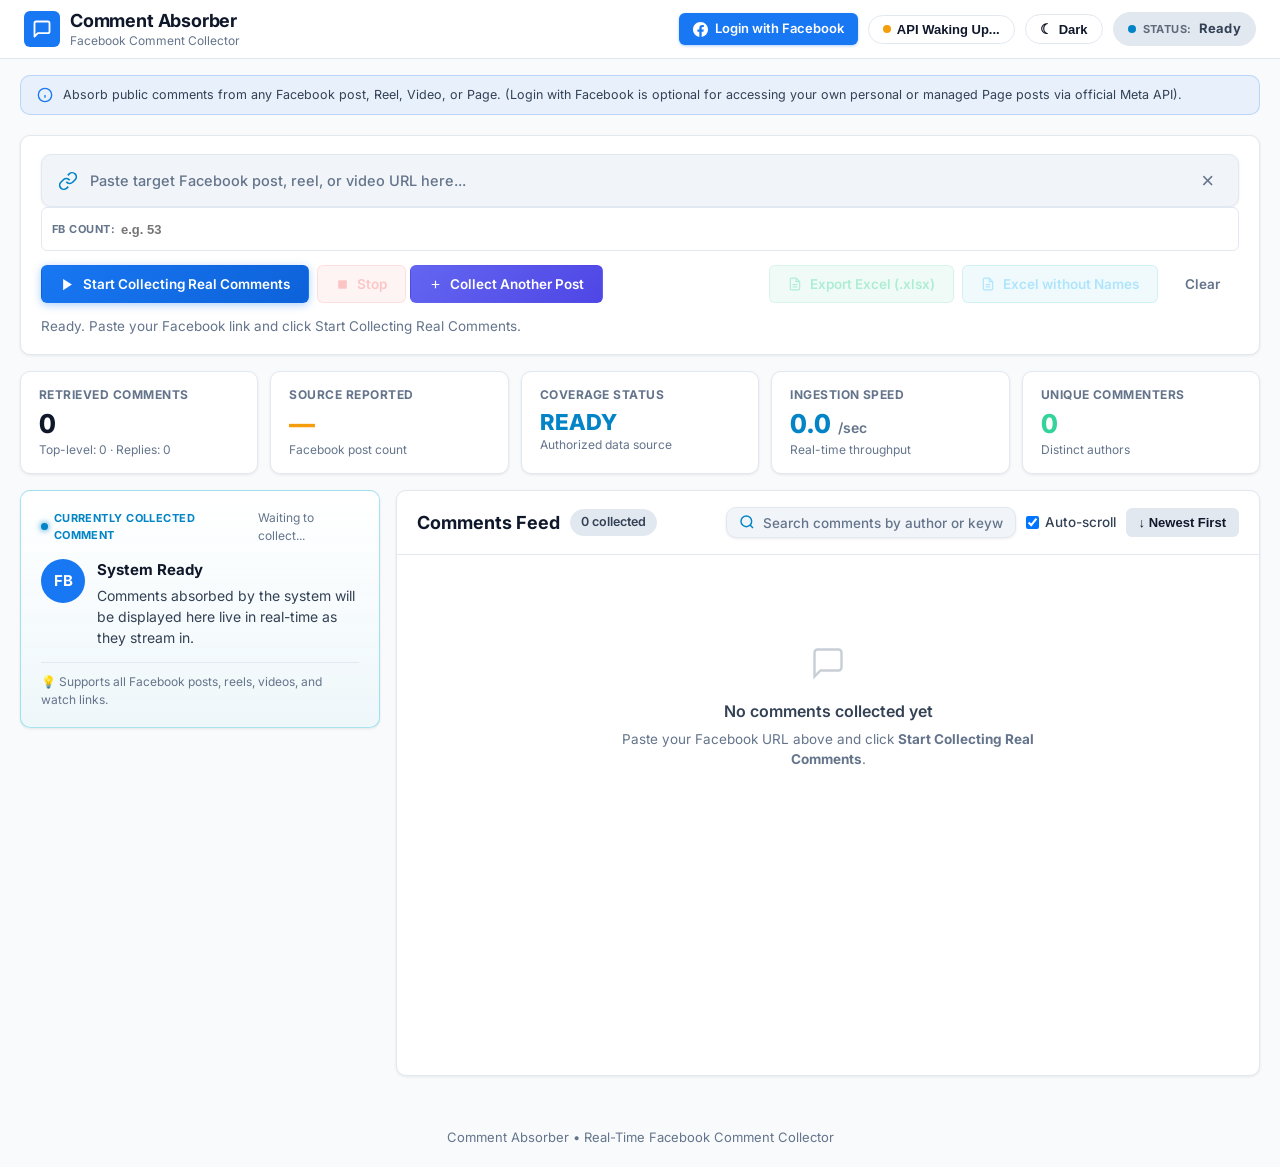
==== commit 99f54fe0: "Fix comment collection accuracy, full pagination, recursive reply retrieval, and honest source vs re" ====
--- a/web/index.html
+++ b/web/index.html
@@ -270,10 +270,29 @@
   background: var(--emerald);
 }
 
+.status-pill.status-partial {
+  background: rgba(245, 158, 11, 0.15);
+  border-color: #f59e0b;
+  color: #fbbf24;
+}
+.status-pill.status-partial .status-dot {
+  background: #f59e0b;
+  box-shadow: 0 0 8px rgba(245, 158, 11, 0.8);
+}
+
 .status-pill.status-stopped {
   background: rgba(239, 68, 68, 0.15);
   border-color: var(--red);
   color: #f87171;
+}
+
+.status-pill.status-error {
+  background: rgba(239, 68, 68, 0.18);
+  border-color: #ef4444;
+  color: #f87171;
+}
+.status-pill.status-error .status-dot {
+  background: #ef4444;
 }
 
 @keyframes pulseDot {
@@ -485,11 +504,21 @@
   line-height: 1.4;
 }
 
-/* Metrics Row (4-Column Grid) */
+/* Metrics Row (5-Column Grid) */
 .metrics-grid {
   display: grid;
-  grid-template-columns: repeat(4, 1fr);
+  grid-template-columns: repeat(5, 1fr);
   gap: 12px;
+}
+@media (max-width: 1100px) {
+  .metrics-grid {
+    grid-template-columns: repeat(3, 1fr);
+  }
+}
+@media (max-width: 680px) {
+  .metrics-grid {
+    grid-template-columns: repeat(2, 1fr);
+  }
 }
 
 .metric-card {
@@ -521,6 +550,8 @@
 
 .metric-value.speed-color { color: var(--cyan); }
 .metric-value.authors-color { color: #34d399; }
+.metric-value.source-color { color: #f59e0b; }
+.metric-value.status-val { font-size: 22px; color: var(--cyan); }
 
 .metric-unit {
   font-size: 14px;
@@ -531,6 +562,76 @@
 .metric-desc {
   font-size: 12px;
   color: var(--text-muted);
+}
+
+/* Optional FB count input inside URL row */
+.source-count-wrap {
+  display: flex;
+  align-items: center;
+  gap: 6px;
+  background: var(--bg-card);
+  border: 1px solid var(--border);
+  border-radius: var(--radius-sm);
+  padding: 4px 10px;
+  height: 44px;
+  white-space: nowrap;
+}
+.source-count-label {
+  font-size: 11px;
+  font-weight: 700;
+  color: var(--text-muted);
+  text-transform: uppercase;
+  letter-spacing: 0.04em;
+}
+.source-count-input {
+  width: 75px;
+  background: transparent;
+  border: none;
+  color: var(--text-primary);
+  font-size: 13px;
+  font-weight: 600;
+  outline: none;
+}
+
+/* Developer Diagnostic Run Log Card */
+.dev-diag-card {
+  background: #090d16;
+  border: 1px solid rgba(6, 182, 212, 0.4);
+  box-shadow: 0 4px 20px rgba(0, 0, 0, 0.4);
+  margin-top: 12px;
+}
+.dev-diag-header {
+  display: flex;
+  align-items: center;
+  justify-content: space-between;
+  margin-bottom: 10px;
+  border-bottom: 1px solid rgba(255, 255, 255, 0.08);
+  padding-bottom: 8px;
+}
+.dev-diag-badge {
+  font-size: 13px;
+  font-weight: 800;
+  color: #38bdf8;
+  letter-spacing: 0.04em;
+}
+.dev-diag-sub {
+  font-size: 12px;
+  color: var(--text-muted);
+  margin-left: 8px;
+}
+.dev-diag-console {
+  background: #030712;
+  border: 1px solid #1e293b;
+  border-radius: var(--radius-sm);
+  padding: 14px;
+  color: #a5f3fc;
+  font-family: ui-monospace, SFMono-Regular, Menlo, Monaco, Consolas, "Liberation Mono", "Courier New", monospace;
+  font-size: 12.5px;
+  line-height: 1.6;
+  white-space: pre-wrap;
+  word-break: break-word;
+  max-height: 320px;
+  overflow-y: auto;
 }
 
 /* Main Dashboard Body Grid */
@@ -1713,6 +1814,10 @@
           />
           <button type="button" id="clear-url-btn" class="btn-clear" title="Clear URL">&times;</button>
         </div>
+        <div class="source-count-wrap" title="Optional: Enter Facebook's visible comment count for accuracy verification">
+          <span class="source-count-label">FB Count:</span>
+          <input type="number" id="source-count-input" class="source-count-input" placeholder="e.g. 53" min="0" />
+        </div>
       </div>
 
       <!-- Action Buttons Row -->
@@ -1759,12 +1864,24 @@
       </div>
     </section>
 
-    <!-- Metrics Row (4-Column Grid) -->
+    <!-- Metrics Row (5-Column Grid) -->
     <section class="metrics-grid">
       <div class="metric-card">
-        <div class="metric-label">TOTAL COMMENTS</div>
+        <div class="metric-label">RETRIEVED COMMENTS</div>
         <div class="metric-value" id="kpi-total">0</div>
         <div class="metric-desc" id="kpi-breakdown">Top-level: 0 · Replies: 0</div>
+      </div>
+
+      <div class="metric-card">
+        <div class="metric-label">SOURCE REPORTED</div>
+        <div class="metric-value source-color" id="kpi-source-reported">—</div>
+        <div class="metric-desc" id="kpi-source-desc">Facebook post count</div>
+      </div>
+
+      <div class="metric-card">
+        <div class="metric-label">COVERAGE STATUS</div>
+        <div class="metric-value status-val" id="kpi-coverage-status">READY</div>
+        <div class="metric-desc" id="kpi-coverage-desc">Authorized data source</div>
       </div>
 
       <div class="metric-card">
@@ -1774,16 +1891,24 @@
       </div>
 
       <div class="metric-card">
-        <div class="metric-label">ELAPSED TIME</div>
-        <div class="metric-value" id="kpi-time">00:00</div>
-        <div class="metric-desc">Collection duration</div>
-      </div>
-
-      <div class="metric-card">
         <div class="metric-label">UNIQUE COMMENTERS</div>
         <div class="metric-value authors-color" id="kpi-unique">0</div>
         <div class="metric-desc">Distinct authors</div>
       </div>
+    </section>
+
+    <!-- Developer Diagnostic Run Log Card (Toggled via Ctrl+Shift+D) -->
+    <section class="card dev-diag-card developer-diagnostic" id="dev-diag-panel" style="display: none;">
+      <div class="dev-diag-header">
+        <div>
+          <span class="dev-diag-badge">🛠️ DEVELOPER DIAGNOSTIC LOG</span>
+          <span class="dev-diag-sub">Real-Time Meta/API Pagination &amp; Retrieval Inspector (Ctrl+Shift+D)</span>
+        </div>
+        <button type="button" id="btn-copy-diag" class="btn btn-ghost btn-sm" title="Copy diagnostic log">
+          <span>Copy Log</span>
+        </button>
+      </div>
+      <pre class="dev-diag-console" id="dev-diag-output">Waiting for comment collection to start...</pre>
     </section>
 
     <!-- Main Dashboard Split Layout -->
@@ -2029,9 +2154,19 @@
     // KPIs
     kpiTotal: document.getElementById('kpi-total'),
     kpiBreakdown: document.getElementById('kpi-breakdown'),
+    kpiSourceReported: document.getElementById('kpi-source-reported'),
+    kpiSourceDesc: document.getElementById('kpi-source-desc'),
+    kpiCoverageStatus: document.getElementById('kpi-coverage-status'),
+    kpiCoverageDesc: document.getElementById('kpi-coverage-desc'),
     kpiSpeed: document.getElementById('kpi-speed'),
     kpiTime: document.getElementById('kpi-time'),
     kpiUnique: document.getElementById('kpi-unique'),
+    sourceCountInput: document.getElementById('source-count-input'),
+
+    // Developer Diagnostic Console
+    devDiagPanel: document.getElementById('dev-diag-panel'),
+    devDiagOutput: document.getElementById('dev-diag-output'),
+    btnCopyDiag: document.getElementById('btn-copy-diag'),
     
     // Spotlight Card
     spotlightTime: document.getElementById('spotlight-time'),
@@ -2171,20 +2306,104 @@
 
   function updateKpis(stats) {
     if (!stats) return;
-    el.kpiTotal.textContent = Number(stats.count || 0).toLocaleString();
+    state.lastStats = stats;
+    const count = Number(stats.count || 0);
+    el.kpiTotal.textContent = count.toLocaleString();
+
     if (el.kpiBreakdown) {
-      const topLevel = Number(stats.top_level_count !== undefined ? stats.top_level_count : (stats.count || 0)).toLocaleString();
+      const topLevel = Number(stats.top_level_count !== undefined ? stats.top_level_count : count).toLocaleString();
       const replies = Number(stats.replies_count || 0).toLocaleString();
       el.kpiBreakdown.textContent = `Top-level: ${topLevel} · Replies: ${replies}`;
     }
+
+    if (el.kpiSourceReported) {
+      if (stats.source_reported_count && Number(stats.source_reported_count) > 0) {
+        el.kpiSourceReported.textContent = Number(stats.source_reported_count).toLocaleString();
+        if (el.kpiSourceDesc) el.kpiSourceDesc.textContent = 'Facebook reported count';
+      } else {
+        el.kpiSourceReported.textContent = '—';
+        if (el.kpiSourceDesc) el.kpiSourceDesc.textContent = 'Pending / Unreported';
+      }
+    }
+
+    if (el.kpiCoverageStatus) {
+      const isComplete = stats.status === 'COMPLETED' || stats.status === 'COMPLETE';
+      const isPartial = stats.is_partial || stats.status === 'PARTIAL';
+      if (isPartial) {
+        el.kpiCoverageStatus.textContent = 'PARTIAL';
+        el.kpiCoverageStatus.style.color = '#f59e0b';
+        if (el.kpiCoverageDesc) el.kpiCoverageDesc.textContent = 'Partial coverage (API limited)';
+      } else if (isComplete) {
+        el.kpiCoverageStatus.textContent = 'COMPLETE';
+        el.kpiCoverageStatus.style.color = '#10b981';
+        if (el.kpiCoverageDesc) el.kpiCoverageDesc.textContent = 'All available retrieved';
+      } else if (stats.status === 'COLLECTING' || stats.status === 'ACCESSING') {
+        el.kpiCoverageStatus.textContent = 'STREAMING';
+        el.kpiCoverageStatus.style.color = '#06b6d4';
+        if (el.kpiCoverageDesc) el.kpiCoverageDesc.textContent = 'Ingesting comments...';
+      } else if (stats.status === 'ERROR') {
+        el.kpiCoverageStatus.textContent = 'FAILED';
+        el.kpiCoverageStatus.style.color = '#ef4444';
+        if (el.kpiCoverageDesc) el.kpiCoverageDesc.textContent = 'Collection failed';
+      } else {
+        el.kpiCoverageStatus.textContent = stats.status || 'READY';
+        el.kpiCoverageStatus.style.color = 'var(--text-muted)';
+        if (el.kpiCoverageDesc) el.kpiCoverageDesc.textContent = 'Authorized data source';
+      }
+    }
+
     el.kpiSpeed.innerHTML = `${stats.comments_per_sec || 0} <span class="metric-unit">/sec</span>`;
     el.kpiTime.textContent = formatDuration(stats.elapsed_seconds || 0);
     el.kpiUnique.textContent = Number(stats.unique_authors || 0).toLocaleString();
-    el.feedCounter.textContent = Number(stats.count || 0).toLocaleString();
-
-    const hasComments = (stats.count || 0) > 0;
+    el.feedCounter.textContent = count.toLocaleString();
+
+    const hasComments = count > 0;
     if (el.btnExportExcel) el.btnExportExcel.disabled = !hasComments;
     if (el.btnExportExcelNoNames) el.btnExportExcelNoNames.disabled = !hasComments;
+
+    // Render developer diagnostic console log
+    renderDiagnosticLog(stats);
+  }
+
+  function renderDiagnosticLog(stats) {
+    if (!el.devDiagOutput) return;
+    const summary = stats.diagnostics_summary || {};
+    const logs = stats.diagnostic_logs || [];
+    const postId = el.postUrl ? el.postUrl.value.trim() : 'UNKNOWN';
+    const sourceCount = (stats.source_reported_count && Number(stats.source_reported_count) > 0)
+      ? stats.source_reported_count
+      : 'Unreported by source';
+
+    let txt = `==================================================\n`;
+    txt += `DEVELOPER DIAGNOSTIC LOG (Ctrl+Shift+D)\n`;
+    txt += `==================================================\n`;
+    txt += `POST ID: ${postId}\n`;
+    txt += `SOURCE COUNT: ${sourceCount}\n\n`;
+
+    if (logs.length > 0) {
+      logs.forEach(log => {
+        txt += `PAGE: ${log.request_index}\n`;
+        txt += `RETURNED: ${log.comments_returned}\n`;
+        txt += `NEXT: ${log.next_exists ? 'YES' : 'NO'}\n`;
+        txt += `CURSOR: ${log.cursor}\n\n`;
+      });
+    } else {
+      txt += `PAGE: 1\n`;
+      txt += `RETURNED: ${stats.count || 0}\n`;
+      txt += `NEXT: NO\n\n`;
+    }
+
+    txt += `FINAL:\n`;
+    txt += `RAW COMMENTS RECEIVED: ${summary.raw_comments_received || stats.count || 0}\n`;
+    txt += `UNIQUE COMMENT IDS: ${summary.unique_comment_ids || stats.count || 0}\n`;
+    txt += `TOP LEVEL: ${summary.top_level !== undefined ? summary.top_level : (stats.top_level_count || stats.count || 0)}\n`;
+    txt += `REPLIES: ${summary.replies !== undefined ? summary.replies : (stats.replies_count || 0)}\n`;
+    txt += `DUPLICATES REMOVED: ${summary.duplicates_removed || 0}\n`;
+    txt += `PAGES PROCESSED: ${summary.pages_processed || logs.length || 1}\n`;
+    txt += `PAGINATION EXHAUSTED: ${summary.pagination_exhausted ? 'YES' : 'NO'}\n`;
+    txt += `STATUS: ${stats.status || 'READY'}\n`;
+
+    el.devDiagOutput.textContent = txt;
   }
 
   function updateSpotlight(comment) {
@@ -2347,12 +2566,21 @@
     } else if (status === 'COMPLETED') {
       state.isCollecting = false;
       el.liveIndicator.className = 'status-pill status-done';
-      el.liveStatusText.textContent = 'Done';
+      el.liveStatusText.textContent = 'Complete';
       el.btnStart.disabled = false;
       el.btnStop.disabled = true;
       stopActivePolling();
       playSuccessChime();
       showToast(message || 'Comment collection complete!', 'success');
+    } else if (status === 'PARTIAL') {
+      state.isCollecting = false;
+      el.liveIndicator.className = 'status-pill status-partial';
+      el.liveStatusText.textContent = 'Partial';
+      el.btnStart.disabled = false;
+      el.btnStop.disabled = true;
+      stopActivePolling();
+      playSuccessChime();
+      showToast(message || 'Partial collection complete (source limits reached).', 'warning');
     } else if (status === 'CANCELLED') {
       state.isCollecting = false;
       el.liveIndicator.className = 'status-pill status-stopped';
@@ -2361,10 +2589,10 @@
       el.btnStop.disabled = true;
       stopActivePolling();
       showToast(message || 'Collection stopped.', 'info');
-    } else if (status === 'ERROR') {
+    } else if (status === 'ERROR' || status === 'FAILED') {
       state.isCollecting = false;
       el.liveIndicator.className = 'status-pill status-error';
-      el.liveStatusText.textContent = 'Error';
+      el.liveStatusText.textContent = 'Failed';
       el.btnStart.disabled = false;
       el.btnStop.disabled = true;
       stopActivePolling();
@@ -2804,10 +3032,15 @@
 
     try {
       const chosenMode = state.isAuthenticated ? 'api' : 'public';
+      const sourceCountVal = el.sourceCountInput ? parseInt(el.sourceCountInput.value.trim(), 10) : null;
       const startRes = await apiFetch(`${apiTarget}/api/collect/start`, {
         method: 'POST',
         headers: { 'Content-Type': 'application/json' },
-        body: JSON.stringify({ url: url, mode: chosenMode }),
+        body: JSON.stringify({ 
+          url: url, 
+          mode: chosenMode,
+          source_count: (!isNaN(sourceCountVal) && sourceCountVal > 0) ? sourceCountVal : null
+        }),
         signal: AbortSignal.timeout(60000)
       });
       const data = await startRes.json();
@@ -3173,6 +3406,16 @@
     if (el.btnDismissEngineModal) el.btnDismissEngineModal.addEventListener('click', closeEngineModal);
     if (el.btnSaveEngine) el.btnSaveEngine.addEventListener('click', saveCustomEngine);
     if (el.btnRunSimulator) el.btnRunSimulator.addEventListener('click', runSimulator);
+    if (el.btnCopyDiag && el.devDiagOutput) {
+      el.btnCopyDiag.addEventListener('click', async () => {
+        try {
+          await navigator.clipboard.writeText(el.devDiagOutput.textContent || '');
+          showToast('Diagnostic log copied to clipboard!', 'success');
+        } catch (err) {
+          showToast('Failed to copy log: ' + err, 'error');
+        }
+      });
+    }
     if (el.engineModal) {
       el.engineModal.addEventListener('click', (e) => {
         if (e.target === el.engineModal) closeEngineModal();
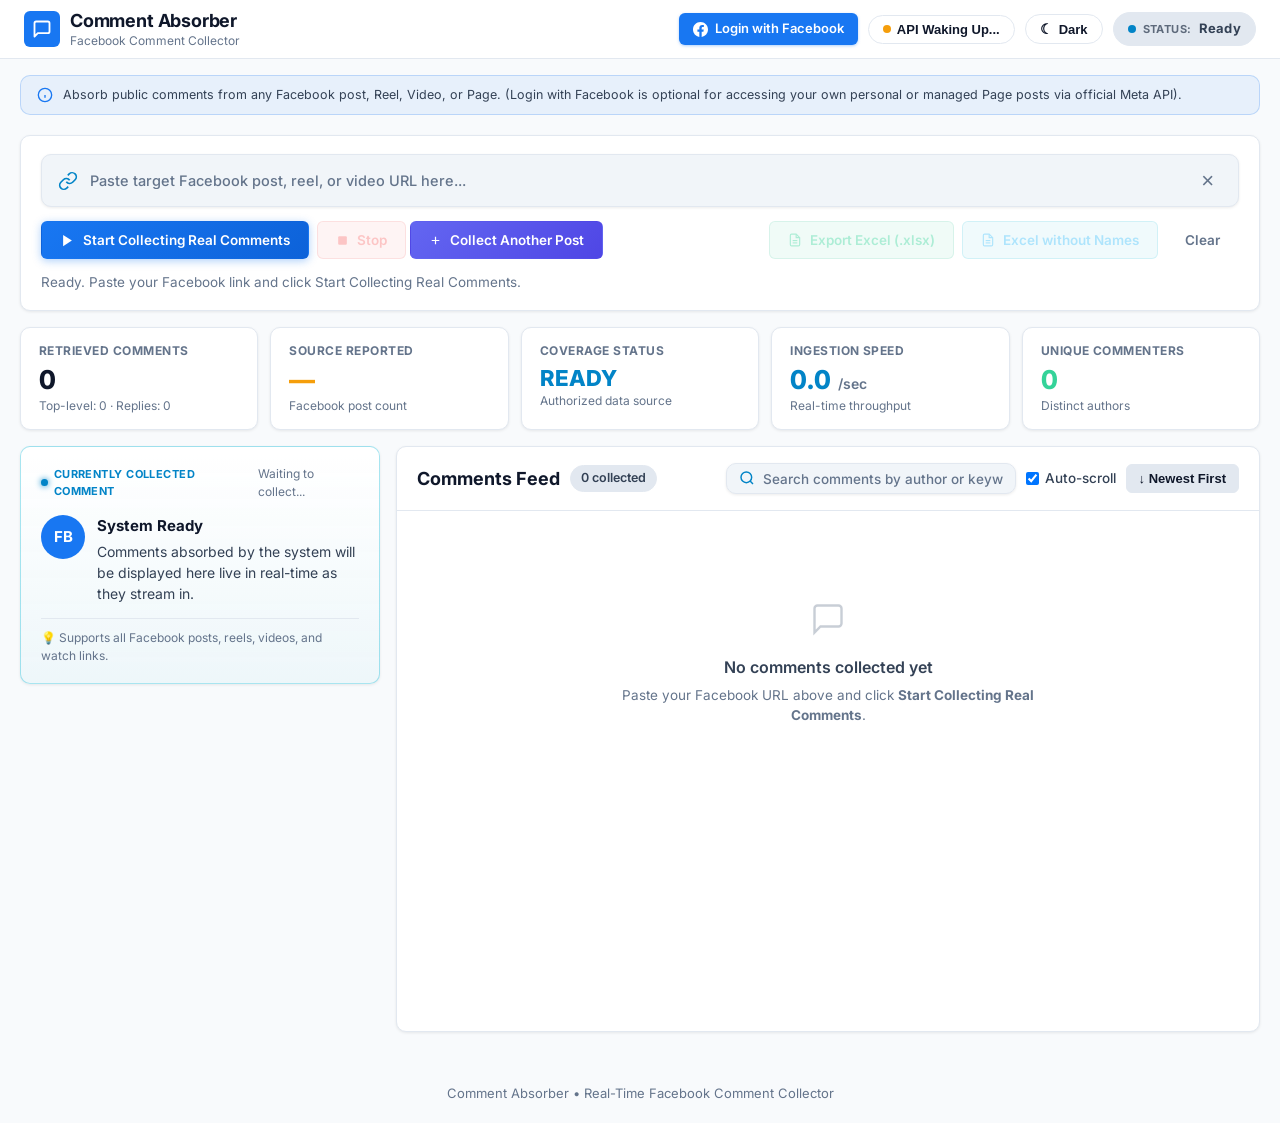
==== commit e742a4a7: "Remove FB count input completely; unconstrain collection limits to support 10k+ comments with automa" ====
--- a/web/index.html
+++ b/web/index.html
@@ -564,34 +564,6 @@
   color: var(--text-muted);
 }
 
-/* Optional FB count input inside URL row */
-.source-count-wrap {
-  display: flex;
-  align-items: center;
-  gap: 6px;
-  background: var(--bg-card);
-  border: 1px solid var(--border);
-  border-radius: var(--radius-sm);
-  padding: 4px 10px;
-  height: 44px;
-  white-space: nowrap;
-}
-.source-count-label {
-  font-size: 11px;
-  font-weight: 700;
-  color: var(--text-muted);
-  text-transform: uppercase;
-  letter-spacing: 0.04em;
-}
-.source-count-input {
-  width: 75px;
-  background: transparent;
-  border: none;
-  color: var(--text-primary);
-  font-size: 13px;
-  font-weight: 600;
-  outline: none;
-}
 
 /* Developer Diagnostic Run Log Card */
 .dev-diag-card {
@@ -1813,10 +1785,6 @@
             spellcheck="false"
           />
           <button type="button" id="clear-url-btn" class="btn-clear" title="Clear URL">&times;</button>
-        </div>
-        <div class="source-count-wrap" title="Optional: Enter Facebook's visible comment count for accuracy verification">
-          <span class="source-count-label">FB Count:</span>
-          <input type="number" id="source-count-input" class="source-count-input" placeholder="e.g. 53" min="0" />
         </div>
       </div>
 
@@ -2161,7 +2129,6 @@
     kpiSpeed: document.getElementById('kpi-speed'),
     kpiTime: document.getElementById('kpi-time'),
     kpiUnique: document.getElementById('kpi-unique'),
-    sourceCountInput: document.getElementById('source-count-input'),
 
     // Developer Diagnostic Console
     devDiagPanel: document.getElementById('dev-diag-panel'),
@@ -3032,14 +2999,13 @@
 
     try {
       const chosenMode = state.isAuthenticated ? 'api' : 'public';
-      const sourceCountVal = el.sourceCountInput ? parseInt(el.sourceCountInput.value.trim(), 10) : null;
       const startRes = await apiFetch(`${apiTarget}/api/collect/start`, {
         method: 'POST',
         headers: { 'Content-Type': 'application/json' },
         body: JSON.stringify({ 
           url: url, 
           mode: chosenMode,
-          source_count: (!isNaN(sourceCountVal) && sourceCountVal > 0) ? sourceCountVal : null
+          max_comments: 0
         }),
         signal: AbortSignal.timeout(60000)
       });
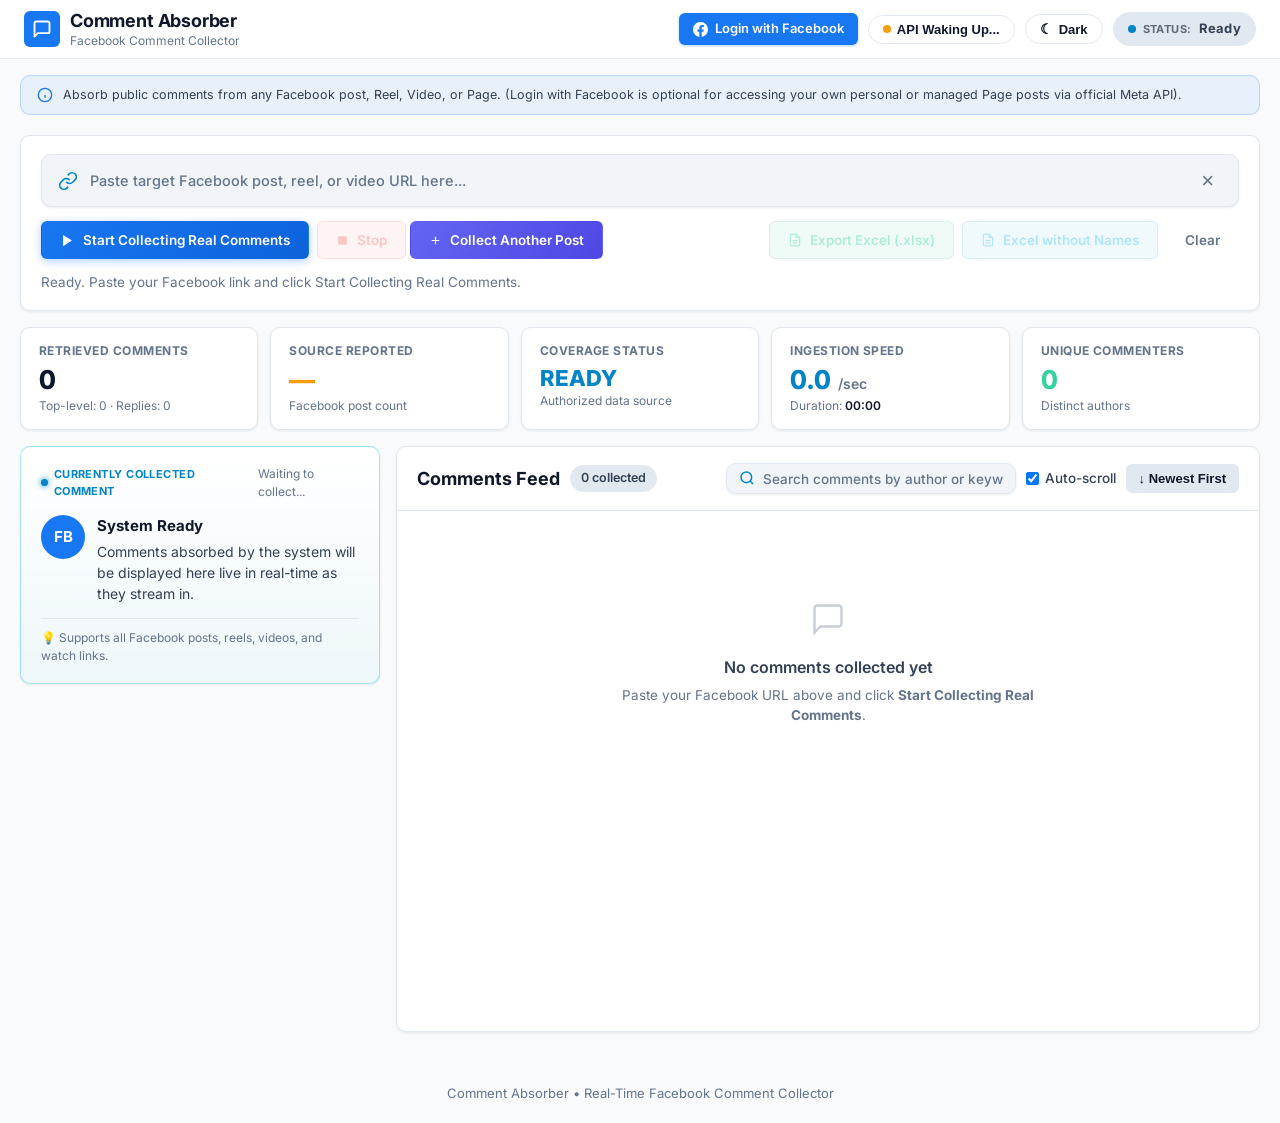
==== commit 7c395d8c: "Fix start button click: guard kpiTime and streamEmpty null references in updateKpis and renderCommen" ====
--- a/web/index.html
+++ b/web/index.html
@@ -1855,7 +1855,7 @@
       <div class="metric-card">
         <div class="metric-label">INGESTION SPEED</div>
         <div class="metric-value speed-color" id="kpi-speed">0.0 <span class="metric-unit">/sec</span></div>
-        <div class="metric-desc">Real-time throughput</div>
+        <div class="metric-desc">Duration: <span id="kpi-time" style="font-weight: 600; color: var(--text-primary);">00:00</span></div>
       </div>
 
       <div class="metric-card">
@@ -2275,7 +2275,7 @@
     if (!stats) return;
     state.lastStats = stats;
     const count = Number(stats.count || 0);
-    el.kpiTotal.textContent = count.toLocaleString();
+    if (el.kpiTotal) el.kpiTotal.textContent = count.toLocaleString();
 
     if (el.kpiBreakdown) {
       const topLevel = Number(stats.top_level_count !== undefined ? stats.top_level_count : count).toLocaleString();
@@ -2286,7 +2286,7 @@
     if (el.kpiSourceReported) {
       if (stats.source_reported_count && Number(stats.source_reported_count) > 0) {
         el.kpiSourceReported.textContent = Number(stats.source_reported_count).toLocaleString();
-        if (el.kpiSourceDesc) el.kpiSourceDesc.textContent = 'Facebook reported count';
+        if (el.kpiSourceDesc) el.kpiSourceDesc.textContent = 'Reported by Meta/source';
       } else {
         el.kpiSourceReported.textContent = '—';
         if (el.kpiSourceDesc) el.kpiSourceDesc.textContent = 'Pending / Unreported';
@@ -2308,7 +2308,7 @@
         el.kpiCoverageStatus.textContent = 'STREAMING';
         el.kpiCoverageStatus.style.color = '#06b6d4';
         if (el.kpiCoverageDesc) el.kpiCoverageDesc.textContent = 'Ingesting comments...';
-      } else if (stats.status === 'ERROR') {
+      } else if (stats.status === 'ERROR' || stats.status === 'FAILED') {
         el.kpiCoverageStatus.textContent = 'FAILED';
         el.kpiCoverageStatus.style.color = '#ef4444';
         if (el.kpiCoverageDesc) el.kpiCoverageDesc.textContent = 'Collection failed';
@@ -2319,10 +2319,10 @@
       }
     }
 
-    el.kpiSpeed.innerHTML = `${stats.comments_per_sec || 0} <span class="metric-unit">/sec</span>`;
-    el.kpiTime.textContent = formatDuration(stats.elapsed_seconds || 0);
-    el.kpiUnique.textContent = Number(stats.unique_authors || 0).toLocaleString();
-    el.feedCounter.textContent = count.toLocaleString();
+    if (el.kpiSpeed) el.kpiSpeed.innerHTML = `${stats.comments_per_sec || 0} <span class="metric-unit">/sec</span>`;
+    if (el.kpiTime) el.kpiTime.textContent = formatDuration(stats.elapsed_seconds || 0);
+    if (el.kpiUnique) el.kpiUnique.textContent = Number(stats.unique_authors || 0).toLocaleString();
+    if (el.feedCounter) el.feedCounter.textContent = count.toLocaleString();
 
     const hasComments = count > 0;
     if (el.btnExportExcel) el.btnExportExcel.disabled = !hasComments;
@@ -2454,15 +2454,19 @@
     }
 
     if (filtered.length === 0) {
-      el.streamEmpty.style.display = 'block';
-      el.streamList.innerHTML = '';
-      if (query && state.comments.length > 0) {
-        el.streamEmpty.querySelector('.empty-title').textContent = 'No matching comments found';
-        el.streamEmpty.querySelector('.empty-desc').textContent = `No comments match "${query}".`;
-      } else {
-        el.streamEmpty.querySelector('.empty-title').textContent = 'No comments collected yet';
-        el.streamEmpty.querySelector('.empty-desc').textContent = 'Paste your Facebook URL above and click Start Collecting Real Comments.';
+      if (el.streamEmpty) {
+        el.streamEmpty.style.display = 'block';
+        const titleEl = el.streamEmpty.querySelector('.empty-title');
+        const descEl = el.streamEmpty.querySelector('.empty-desc');
+        if (query && state.comments.length > 0) {
+          if (titleEl) titleEl.textContent = 'No matching comments found';
+          if (descEl) descEl.textContent = `No comments match "${query}".`;
+        } else {
+          if (titleEl) titleEl.textContent = 'No comments collected yet';
+          if (descEl) descEl.innerHTML = 'Paste your Facebook URL above and click <strong>Start Collecting Real Comments</strong>.';
+        }
       }
+      if (el.streamList) el.streamList.innerHTML = '';
       return;
     }
 
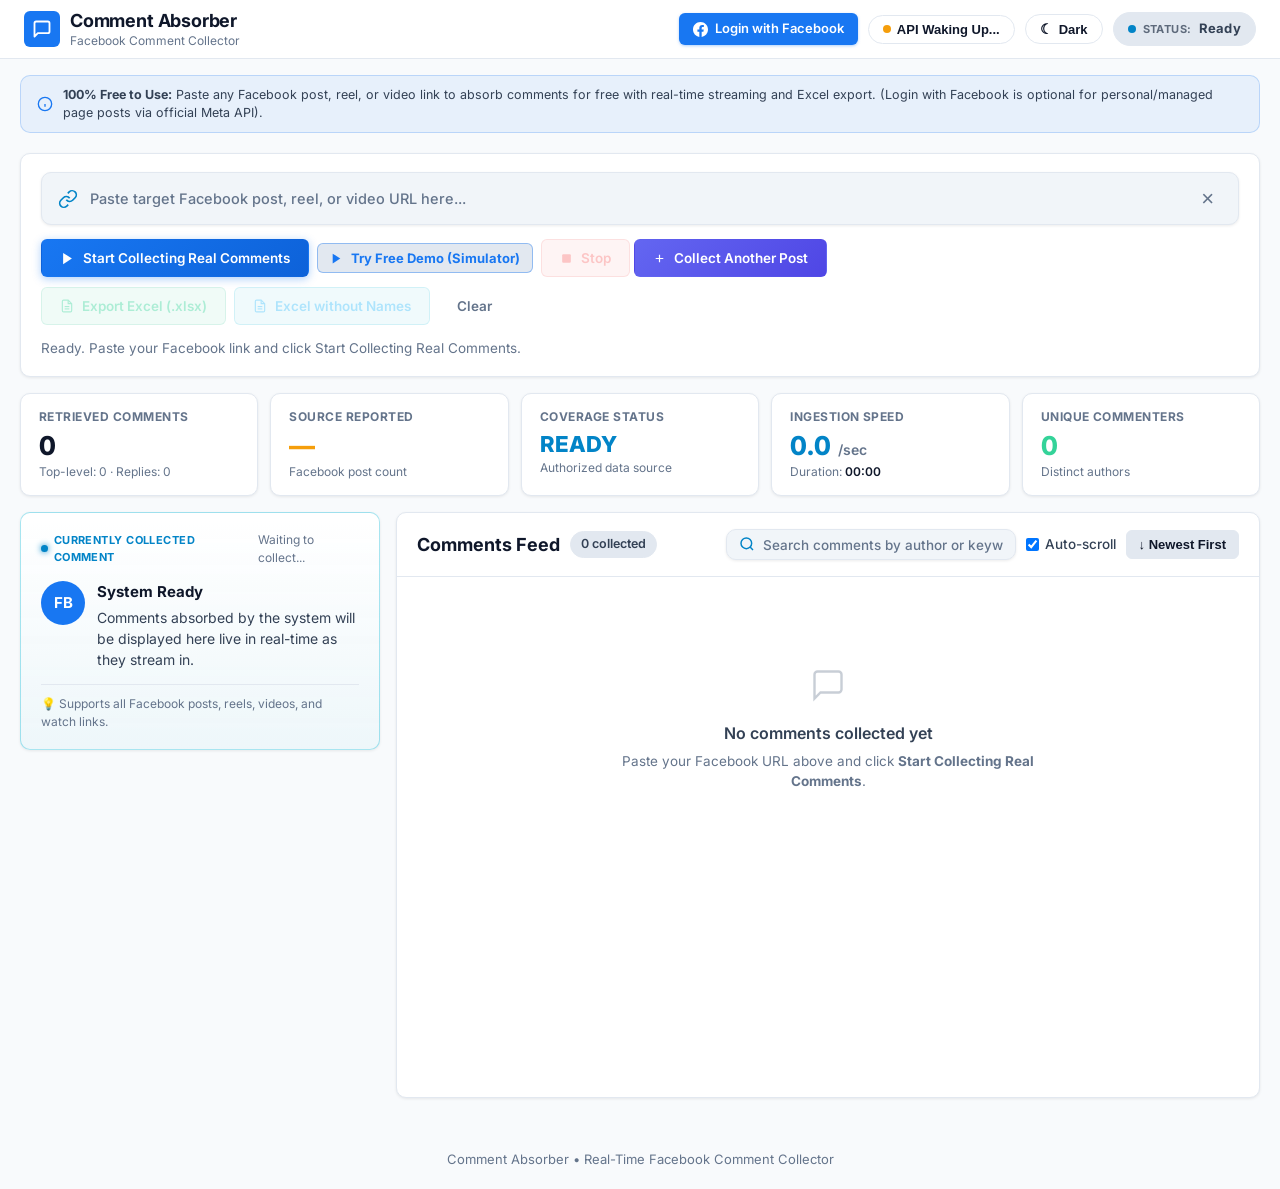
==== commit 414aca9d: "Ensure 100% free usage for all users without paid credit limits or Apify subscription requirements" ====
--- a/web/index.html
+++ b/web/index.html
@@ -1747,7 +1747,7 @@
         <line x1="12" y1="16" x2="12" y2="12"></line>
         <line x1="12" y1="8" x2="12.01" y2="8"></line>
       </svg>
-      <span>Absorb public comments from any Facebook post, Reel, Video, or Page. (Login with Facebook is optional for accessing your own personal or managed Page posts via official Meta API).</span>
+      <span><strong>100% Free to Use:</strong> Paste any Facebook post, reel, or video link to absorb comments for free with real-time streaming and Excel export. (Login with Facebook is optional for personal/managed page posts via official Meta API).</span>
     </div>
 
     <!-- Login Required Banner (Shown if user is unauthenticated) -->
@@ -1794,6 +1794,11 @@
           <button type="button" id="btn-start" class="btn btn-primary" title="Start collecting comments from URL">
             <svg width="15" height="15" viewBox="0 0 24 24" fill="currentColor"><polygon points="5 3 19 12 5 21 5 3"></polygon></svg>
             <span>Start Collecting Real Comments</span>
+          </button>
+
+          <button type="button" id="btn-demo" class="btn btn-subtle" title="Test with free simulator" style="font-weight: 700; border-color: rgba(24, 119, 242, 0.4); color: var(--blue);">
+            <svg width="13" height="13" viewBox="0 0 24 24" fill="currentColor"><polygon points="5 3 19 12 5 21 5 3"></polygon></svg>
+            <span>Try Free Demo (Simulator)</span>
           </button>
 
           <div class="primary-action-subrow">
@@ -2109,6 +2114,7 @@
 
     // Actions
     btnStart: document.getElementById('btn-start'),
+    btnDemo: document.getElementById('btn-demo'),
     btnStop: document.getElementById('btn-stop'),
     btnCollectAnother: document.getElementById('btn-collect-another'),
     btnExportExcel: document.getElementById('btn-export-excel'),
@@ -2221,16 +2227,30 @@
   }
 
   // --- Toast Notifications ---
+  const activeToastSet = new Set();
   function showToast(message, type = 'info') {
+    if (!message || !el.toastContainer) return;
+    const msgStr = String(message).trim();
+    if (activeToastSet.has(msgStr)) return; // Prevent duplicate toast stacking
+
+    while (el.toastContainer.children.length >= 2) {
+      const first = el.toastContainer.firstElementChild;
+      if (first) first.remove();
+    }
+
+    activeToastSet.add(msgStr);
     const toast = document.createElement('div');
     toast.className = `toast ${type}`;
     const icons = { success: '&#9989;', error: '&#10060;', info: '&#8505;' };
-    toast.innerHTML = `<span>${icons[type] || '&#8505;'}</span><span>${escapeHtml(message)}</span>`;
+    toast.innerHTML = `<span>${icons[type] || '&#8505;'}</span><span>${escapeHtml(msgStr)}</span>`;
     el.toastContainer.appendChild(toast);
     setTimeout(() => {
       toast.style.opacity = '0';
-      setTimeout(() => toast.remove(), 250);
-    }, 3800);
+      setTimeout(() => {
+        toast.remove();
+        activeToastSet.delete(msgStr);
+      }, 250);
+    }, 4000);
   }
 
   function escapeHtml(text) {
@@ -2524,6 +2544,7 @@
   }
 
   function updateStatusUI(status, message) {
+    const prevStatus = state.currentStatus;
     state.currentStatus = status;
     el.statusMessage.textContent = message || '';
 
@@ -2534,7 +2555,7 @@
       el.btnStart.disabled = true;
       el.btnStop.disabled = false;
       startActivePolling();
-    } else if (status === 'COMPLETED') {
+    } else if (status === 'COMPLETED' || status === 'COMPLETE') {
       state.isCollecting = false;
       el.liveIndicator.className = 'status-pill status-done';
       el.liveStatusText.textContent = 'Complete';
@@ -2542,7 +2563,9 @@
       el.btnStop.disabled = true;
       stopActivePolling();
       playSuccessChime();
-      showToast(message || 'Comment collection complete!', 'success');
+      if (prevStatus !== status) {
+        showToast(message || 'Comment collection complete!', 'success');
+      }
     } else if (status === 'PARTIAL') {
       state.isCollecting = false;
       el.liveIndicator.className = 'status-pill status-partial';
@@ -2551,7 +2574,9 @@
       el.btnStop.disabled = true;
       stopActivePolling();
       playSuccessChime();
-      showToast(message || 'Partial collection complete (source limits reached).', 'warning');
+      if (prevStatus !== status) {
+        showToast(message || 'Partial collection complete (source limits reached).', 'warning');
+      }
     } else if (status === 'CANCELLED') {
       state.isCollecting = false;
       el.liveIndicator.className = 'status-pill status-stopped';
@@ -2559,7 +2584,9 @@
       el.btnStart.disabled = false;
       el.btnStop.disabled = true;
       stopActivePolling();
-      showToast(message || 'Collection stopped.', 'info');
+      if (prevStatus !== status) {
+        showToast(message || 'Collection stopped.', 'info');
+      }
     } else if (status === 'ERROR' || status === 'FAILED') {
       state.isCollecting = false;
       el.liveIndicator.className = 'status-pill status-error';
@@ -2567,7 +2594,12 @@
       el.btnStart.disabled = false;
       el.btnStop.disabled = true;
       stopActivePolling();
-      showToast(message || 'An error occurred.', 'error');
+      if (prevStatus !== status) {
+        showToast(message || 'An error occurred.', 'error');
+      }
+      if (message && message.includes('Login with Facebook') && el.loginRequiredBanner) {
+        el.loginRequiredBanner.style.display = 'flex';
+      }
     } else {
       state.isCollecting = false;
       el.liveIndicator.className = 'status-pill status-ready';
@@ -2782,8 +2814,16 @@
     } catch (e) {}
 
     try {
-      const healthRes = await fetch(`${urlToCheck}/api/health`, { signal: AbortSignal.timeout(Math.min(timeoutMs, 5000)) });
+      const healthRes = await fetch(`${urlToCheck}/health`, { signal: AbortSignal.timeout(Math.min(timeoutMs, 5000)) });
       if (healthRes.ok) {
+        updateBackendStatusUI(urlToCheck, true, false, 'Backend Online');
+        return true;
+      }
+    } catch (e) {}
+
+    try {
+      const apiHealthRes = await fetch(`${urlToCheck}/api/health`, { signal: AbortSignal.timeout(Math.min(timeoutMs, 5000)) });
+      if (apiHealthRes.ok) {
         updateBackendStatusUI(urlToCheck, true, false, 'Backend Online');
         return true;
       }
@@ -2811,9 +2851,14 @@
     // 2. Check localStorage saved backend URL
     const saved = localStorage.getItem('comment_absorber_engine_url');
     if (saved && saved.trim() && !saved.includes('trycloudflare.com')) {
-      activeApiTarget = saved.trim().replace(/\/+$/, '');
-      const ok = await checkAdminBackendStatus(activeApiTarget, 6000);
-      if (ok) return activeApiTarget;
+      const candidate = saved.trim().replace(/\/+$/, '');
+      const ok = await checkAdminBackendStatus(candidate, 6000);
+      if (ok) {
+        activeApiTarget = candidate;
+        return activeApiTarget;
+      } else {
+        localStorage.removeItem('comment_absorber_engine_url');
+      }
     }
 
     // 3. Fallback: Check backend_url.json if hosted on GitHub Pages
@@ -3024,7 +3069,6 @@
         showToast(`Absorbing real comments via ${engineLabel}...`, 'info');
       } else {
         updateStatusUI('ERROR', data.error || data.message || 'Failed to start collection.');
-        showToast(data.error || data.message || 'Failed to start collection.', 'error');
         if (data.message && data.message.includes('Login with Facebook') && el.loginRequiredBanner) {
           el.loginRequiredBanner.style.display = 'flex';
         }
@@ -3348,6 +3392,7 @@
 
     // Main Buttons
     if (el.btnStart) el.btnStart.addEventListener('click', handleStart);
+    if (el.btnDemo) el.btnDemo.addEventListener('click', runSimulator);
     if (el.btnStop) el.btnStop.addEventListener('click', handleStop);
     if (el.btnCollectAnother) el.btnCollectAnother.addEventListener('click', handleCollectAnother);
     if (el.btnClear) el.btnClear.addEventListener('click', handleClear);
